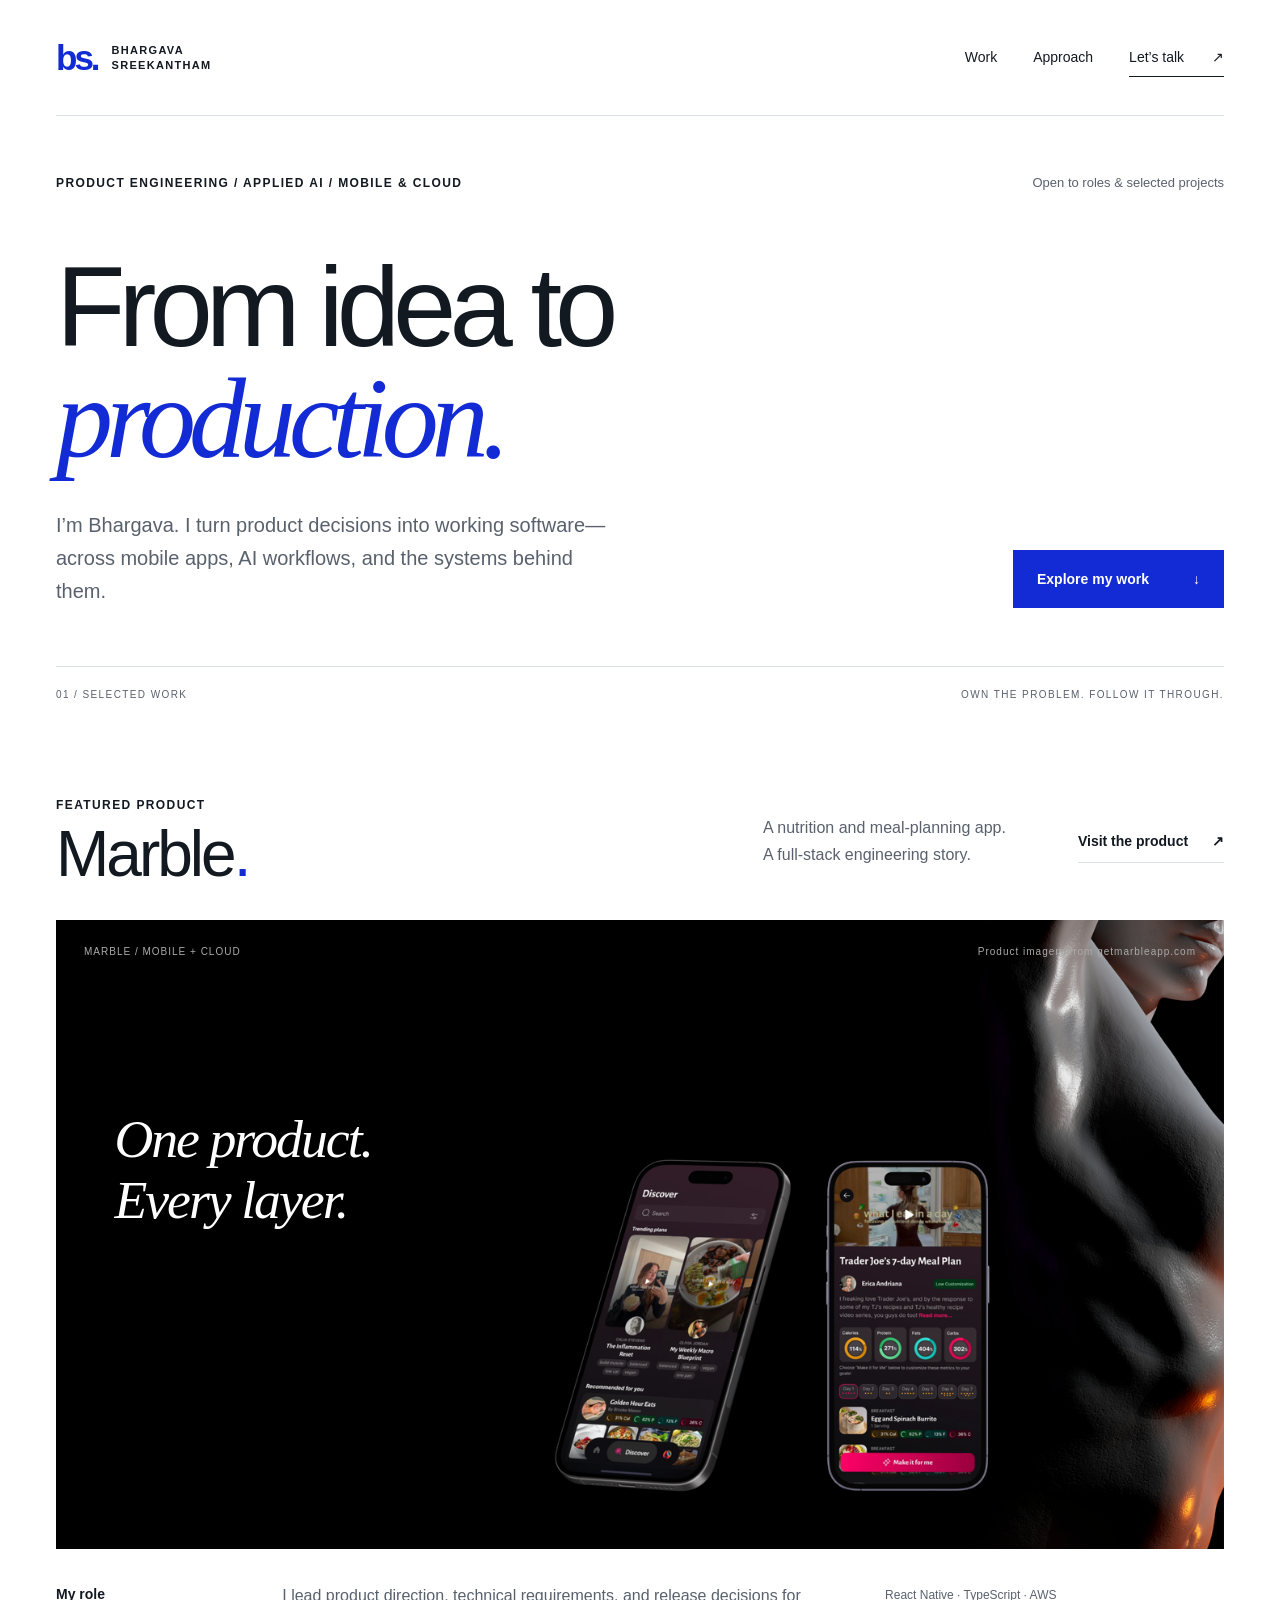
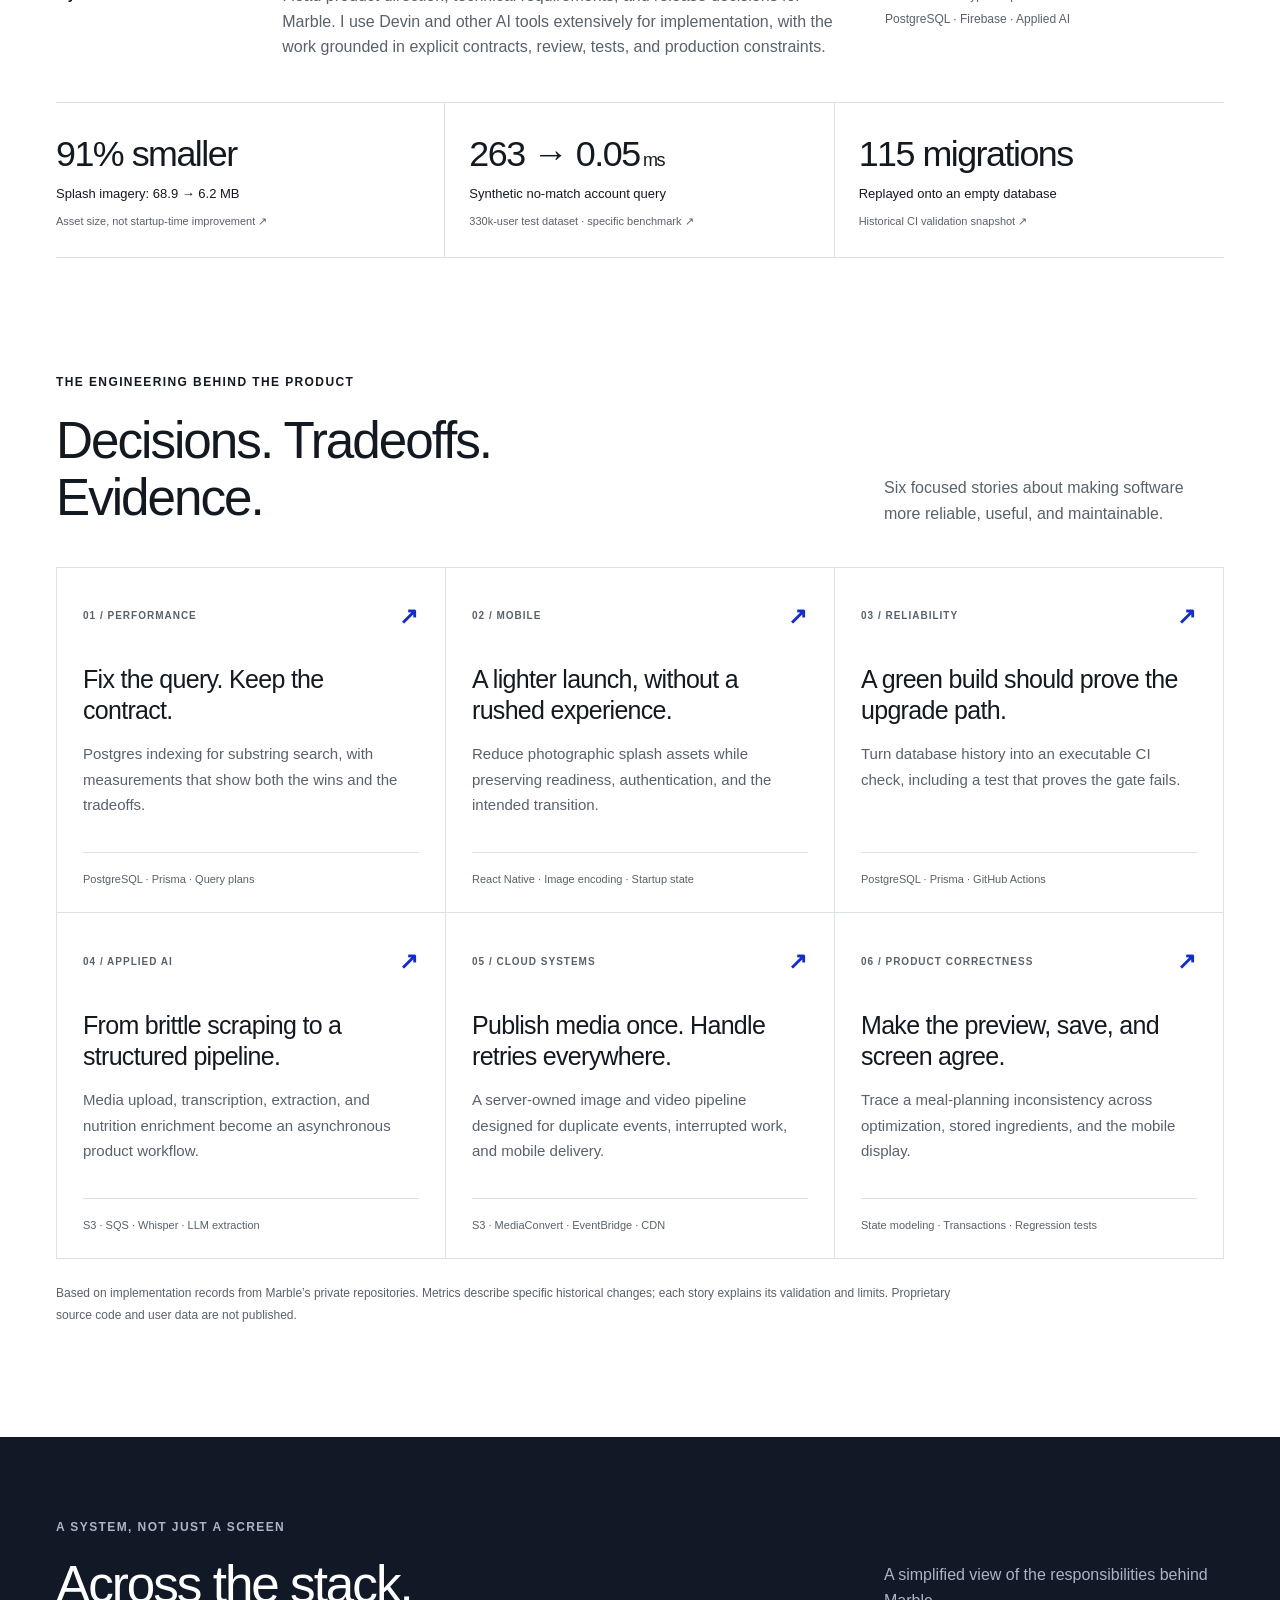
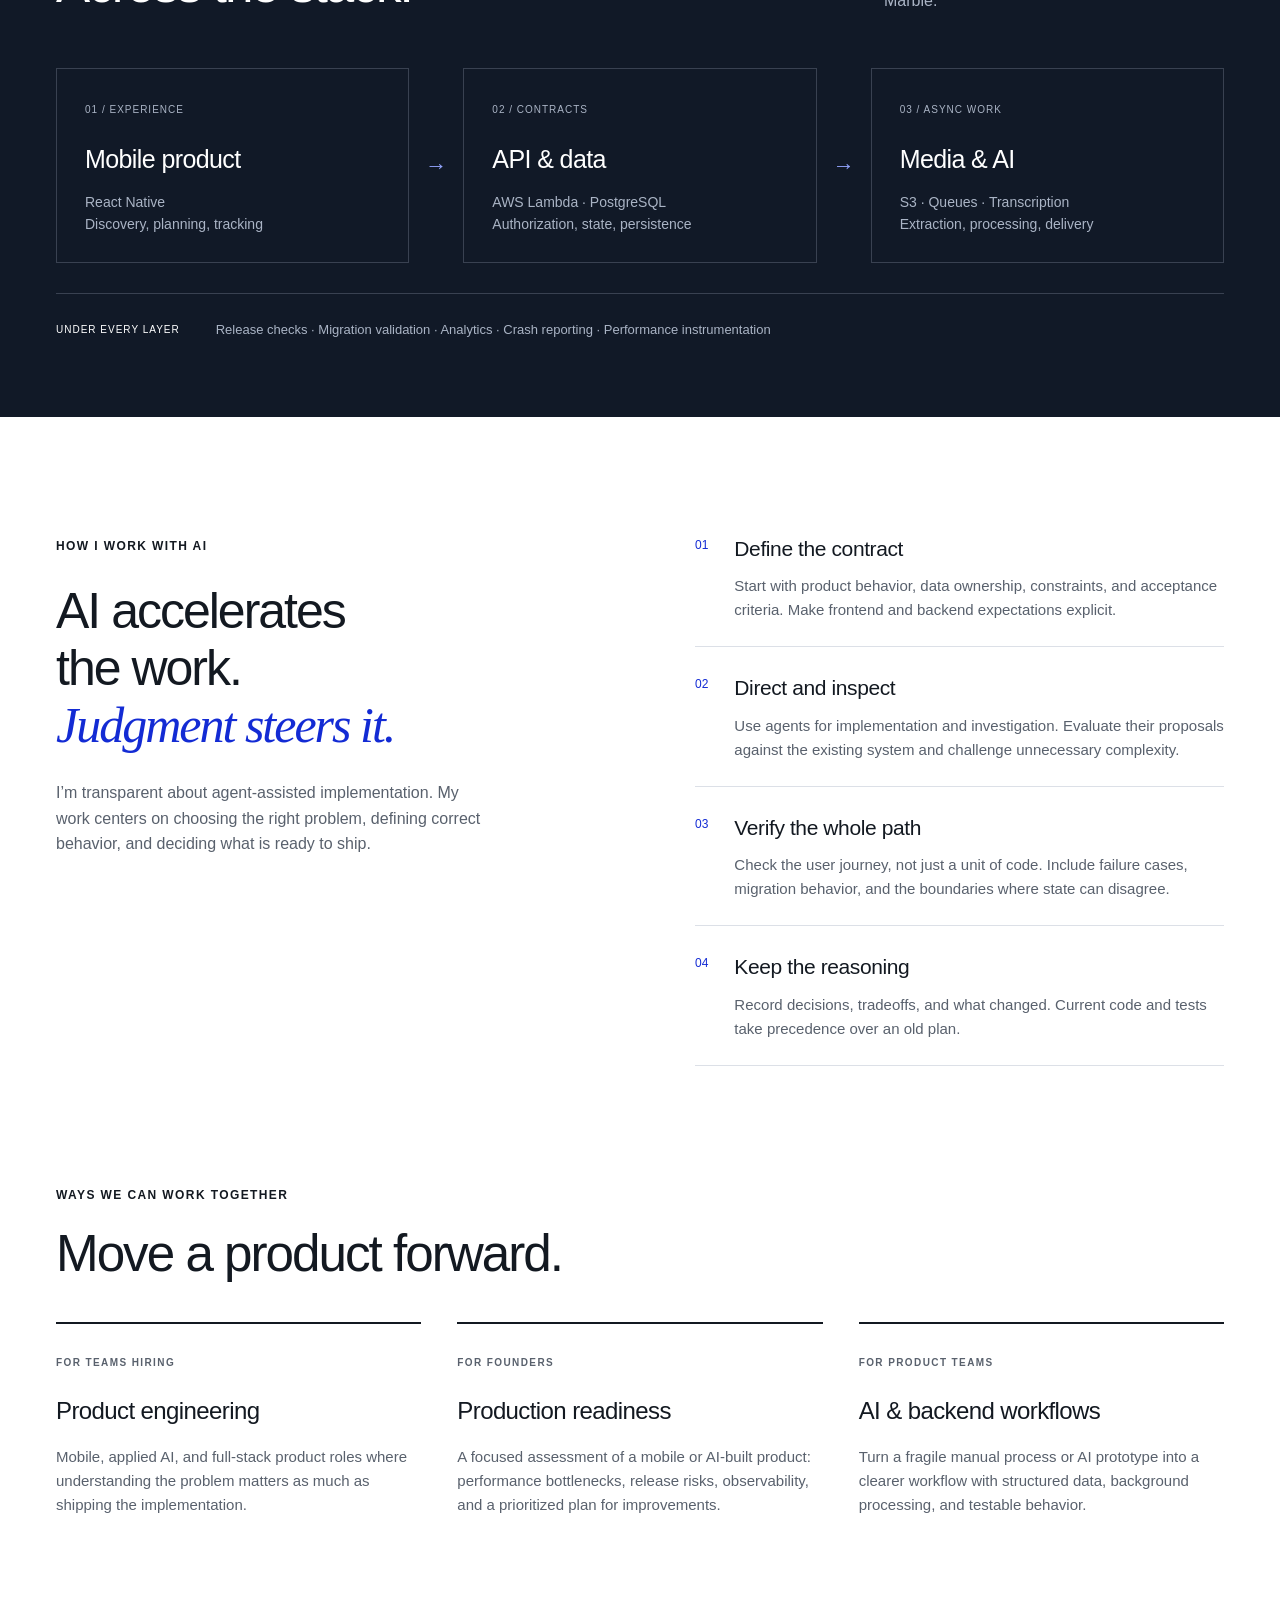
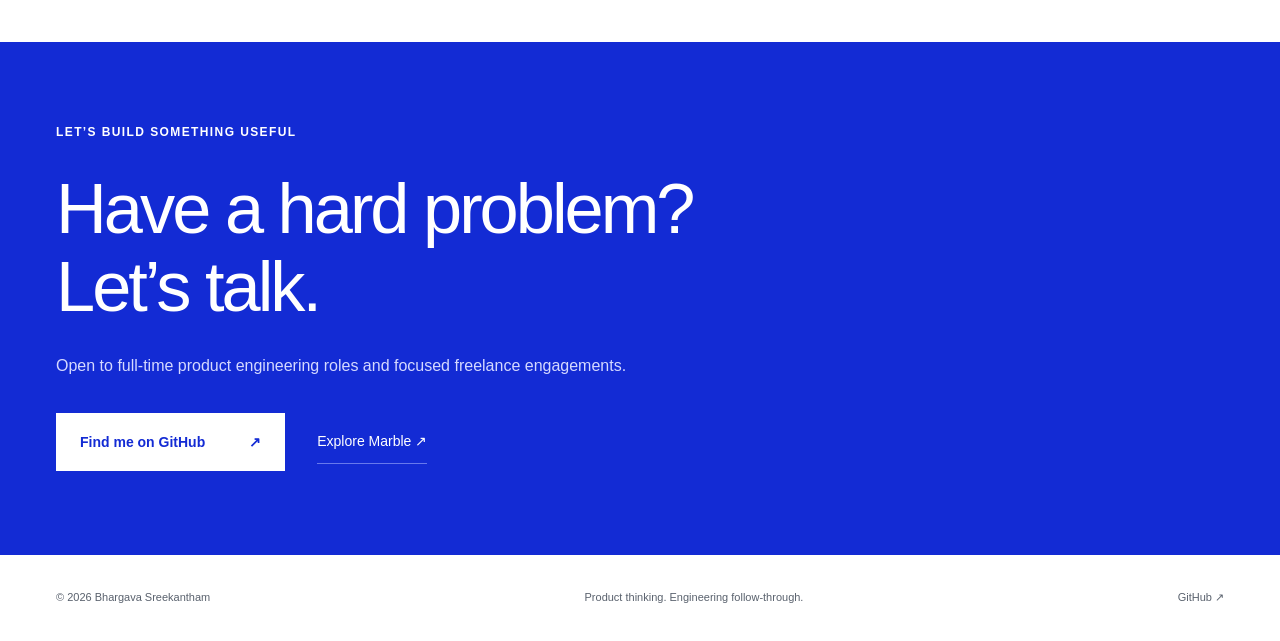
==== index.html @ 2f38c1dc "Build evidence-backed product engineering portfolio" ====
<!doctype html><html lang="en"><head><meta charset="utf-8"><meta name="viewport" content="width=device-width, initial-scale=1"><meta name="theme-color" content="#132bd4"><title>Bhargava Sreekantham — Product Engineer</title><meta name="description" content="Product engineering across mobile, applied AI, and cloud systems. Explore Marble engineering case studies and work with Bhargava Sreekantham."><meta property="og:title" content="Bhargava Sreekantham — Product Engineer"><meta property="og:description" content="Product engineering across mobile, applied AI, and cloud systems. Explore Marble engineering case studies and work with Bhargava Sreekantham."><meta property="og:type" content="website"><link rel="icon" href="/assets/favicon.svg" type="image/svg+xml"><link rel="stylesheet" href="/style.css"></head><body><a class="skip" href="#main">Skip to content</a><header class="site-header wrap"><a class="identity" href="/" aria-label="Bhargava Sreekantham home"><span class="monogram">bs.</span><span>BHARGAVA<br>SREEKANTHAM</span></a><nav aria-label="Main navigation"><a href="/#work">Work</a><a href="/#approach">Approach</a><a class="nav-contact" href="/#contact">Let’s talk <span aria-hidden="true">↗</span></a></nav></header>
<main id="main">
<section class="hero wrap" aria-labelledby="hero-title">
 <div class="hero-top"><span class="eyebrow">PRODUCT ENGINEERING / APPLIED AI / MOBILE & CLOUD</span><span class="availability">Open to roles & selected projects</span></div>
 <h1 id="hero-title">From idea to<br><em>production.</em></h1>
 <div class="hero-bottom"><p>I’m Bhargava. I turn product decisions into working software—across mobile apps, AI workflows, and the systems behind them.</p><a class="button primary" href="#work">Explore my work <span aria-hidden="true">↓</span></a></div>
 <div class="hero-rule"><span>01 / SELECTED WORK</span><span>OWN THE PROBLEM. FOLLOW IT THROUGH.</span></div>
</section>
<section id="work" class="wrap work" aria-labelledby="marble-title">
 <div class="project-heading"><div><span class="eyebrow">FEATURED PRODUCT</span><h2 id="marble-title">Marble<span class="period">.</span></h2></div><p>A nutrition and meal-planning app.<br>A full-stack engineering story.</p><a class="text-link" href="https://getmarbleapp.com/">Visit the product <span aria-hidden="true">↗</span></a></div>
 <figure class="marble-visual"><img src="/assets/marble-product.png" width="1445" height="778" alt="Marble’s public product imagery showing recipe discovery and a personalized meal plan on two iPhone screens"><figcaption><span>MARBLE / MOBILE + CLOUD</span><span>Product imagery from getmarbleapp.com</span></figcaption><div class="visual-title" aria-hidden="true">One product.<br>Every layer.</div></figure>
 <div class="project-context"><h3>My role</h3><p>I lead product direction, technical requirements, and release decisions for Marble. I use Devin and other AI tools extensively for implementation, with the work grounded in explicit contracts, review, tests, and production constraints.</p><div class="stack">React Native · TypeScript · AWS<br>PostgreSQL · Firebase · Applied AI</div></div>
 <div class="metrics"><a href="/case-studies/mobile-startup/"><span class="metric">91% smaller</span><span>Splash imagery: 68.9 → 6.2 MB</span><small>Asset size, not startup-time improvement ↗</small></a><a href="/case-studies/search-performance/"><span class="metric">263 → 0.05<span class="unit"> ms</span></span><span>Synthetic no-match account query</span><small>330k-user test dataset · specific benchmark ↗</small></a><a href="/case-studies/migration-safety/"><span class="metric">115 migrations</span><span>Replayed onto an empty database</span><small>Historical CI validation snapshot ↗</small></a></div>
</section>
<section class="studies wrap" aria-labelledby="stories-title"><div class="section-heading"><div><span class="eyebrow">THE ENGINEERING BEHIND THE PRODUCT</span><h2 id="stories-title">Decisions. Tradeoffs.<br>Evidence.</h2></div><p>Six focused stories about making software more reliable, useful, and maintainable.</p></div><div class="case-grid"><a class="case-card" href="/case-studies/search-performance/"><div class="card-top"><span>01 / PERFORMANCE</span><span class="card-arrow" aria-hidden="true">↗</span></div><h3>Fix the query. Keep the contract.</h3><p>Postgres indexing for substring search, with measurements that show both the wins and the tradeoffs.</p><div class="card-bottom">PostgreSQL · Prisma · Query plans</div></a><a class="case-card" href="/case-studies/mobile-startup/"><div class="card-top"><span>02 / MOBILE</span><span class="card-arrow" aria-hidden="true">↗</span></div><h3>A lighter launch, without a rushed experience.</h3><p>Reduce photographic splash assets while preserving readiness, authentication, and the intended transition.</p><div class="card-bottom">React Native · Image encoding · Startup state</div></a><a class="case-card" href="/case-studies/migration-safety/"><div class="card-top"><span>03 / RELIABILITY</span><span class="card-arrow" aria-hidden="true">↗</span></div><h3>A green build should prove the upgrade path.</h3><p>Turn database history into an executable CI check, including a test that proves the gate fails.</p><div class="card-bottom">PostgreSQL · Prisma · GitHub Actions</div></a><a class="case-card" href="/case-studies/recipe-import/"><div class="card-top"><span>04 / APPLIED AI</span><span class="card-arrow" aria-hidden="true">↗</span></div><h3>From brittle scraping to a structured pipeline.</h3><p>Media upload, transcription, extraction, and nutrition enrichment become an asynchronous product workflow.</p><div class="card-bottom">S3 · SQS · Whisper · LLM extraction</div></a><a class="case-card" href="/case-studies/media-pipeline/"><div class="card-top"><span>05 / CLOUD SYSTEMS</span><span class="card-arrow" aria-hidden="true">↗</span></div><h3>Publish media once. Handle retries everywhere.</h3><p>A server-owned image and video pipeline designed for duplicate events, interrupted work, and mobile delivery.</p><div class="card-bottom">S3 · MediaConvert · EventBridge · CDN</div></a><a class="case-card" href="/case-studies/planning-consistency/"><div class="card-top"><span>06 / PRODUCT CORRECTNESS</span><span class="card-arrow" aria-hidden="true">↗</span></div><h3>Make the preview, save, and screen agree.</h3><p>Trace a meal-planning inconsistency across optimization, stored ingredients, and the mobile display.</p><div class="card-bottom">State modeling · Transactions · Regression tests</div></a></div><p class="evidence-note">Based on implementation records from Marble’s private repositories. Metrics describe specific historical changes; each story explains its validation and limits. Proprietary source code and user data are not published.</p></section>
<section class="system-section" aria-labelledby="system-title"><div class="wrap"><div class="section-heading"><div><span class="eyebrow">A SYSTEM, NOT JUST A SCREEN</span><h2 id="system-title">Across the stack.</h2></div><p>A simplified view of the responsibilities behind Marble.</p></div><div class="architecture"><div class="arch-node"><span>01 / EXPERIENCE</span><h3>Mobile product</h3><p>React Native<br>Discovery, planning, tracking</p></div><div class="arch-connector" aria-hidden="true">→</div><div class="arch-node"><span>02 / CONTRACTS</span><h3>API & data</h3><p>AWS Lambda · PostgreSQL<br>Authorization, state, persistence</p></div><div class="arch-connector" aria-hidden="true">→</div><div class="arch-node"><span>03 / ASYNC WORK</span><h3>Media & AI</h3><p>S3 · Queues · Transcription<br>Extraction, processing, delivery</p></div></div><div class="system-foundation"><span>UNDER EVERY LAYER</span><p>Release checks · Migration validation · Analytics · Crash reporting · Performance instrumentation</p></div></div></section>
<section id="approach" class="approach wrap" aria-labelledby="approach-title"><div><span class="eyebrow">HOW I WORK WITH AI</span><h2 id="approach-title">AI accelerates<br>the work.<br><em>Judgment steers it.</em></h2><p class="approach-intro">I’m transparent about agent-assisted implementation. My work centers on choosing the right problem, defining correct behavior, and deciding what is ready to ship.</p></div><ol class="workflow"><li><span>01</span><div><h3>Define the contract</h3><p>Start with product behavior, data ownership, constraints, and acceptance criteria. Make frontend and backend expectations explicit.</p></div></li><li><span>02</span><div><h3>Direct and inspect</h3><p>Use agents for implementation and investigation. Evaluate their proposals against the existing system and challenge unnecessary complexity.</p></div></li><li><span>03</span><div><h3>Verify the whole path</h3><p>Check the user journey, not just a unit of code. Include failure cases, migration behavior, and the boundaries where state can disagree.</p></div></li><li><span>04</span><div><h3>Keep the reasoning</h3><p>Record decisions, tradeoffs, and what changed. Current code and tests take precedence over an old plan.</p></div></li></ol></section>
<section class="services wrap" aria-labelledby="services-title"><div class="section-heading"><div><span class="eyebrow">WAYS WE CAN WORK TOGETHER</span><h2 id="services-title">Move a product forward.</h2></div></div><div class="service-grid"><article><span class="eyebrow">FOR TEAMS HIRING</span><h3>Product engineering</h3><p>Mobile, applied AI, and full-stack product roles where understanding the problem matters as much as shipping the implementation.</p></article><article><span class="eyebrow">FOR FOUNDERS</span><h3>Production readiness</h3><p>A focused assessment of a mobile or AI-built product: performance bottlenecks, release risks, observability, and a prioritized plan for improvements.</p></article><article><span class="eyebrow">FOR PRODUCT TEAMS</span><h3>AI & backend workflows</h3><p>Turn a fragile manual process or AI prototype into a clearer workflow with structured data, background processing, and testable behavior.</p></article></div></section>
<section id="contact" class="contact" aria-labelledby="contact-title"><div class="wrap contact-inner"><span class="eyebrow">LET’S BUILD SOMETHING USEFUL</span><h2 id="contact-title">Have a hard problem?<br>Let’s talk.</h2><p>Open to full-time product engineering roles and focused freelance engagements.</p><div class="contact-links"><a class="button light" href="https://github.com/bhargi1818">Find me on GitHub <span aria-hidden="true">↗</span></a><a class="contact-secondary" href="https://getmarbleapp.com/">Explore Marble ↗</a></div></div></section>
</main><footer class="wrap footer"><span>© 2026 Bhargava Sreekantham</span><span>Product thinking. Engineering follow-through.</span><a href="https://github.com/bhargi1818">GitHub ↗</a></footer></body></html>
---- style.css ----
@charset "UTF-8";
:root{--ink:#131921;--muted:#59616d;--blue:#132bd4;--line:#dce0e7;--paper:#fff;--soft:#f3f5f9;--serif:Georgia,'Times New Roman',serif;--sans:Arial,Helvetica,sans-serif}*{box-sizing:border-box}html{scroll-behavior:smooth;scroll-padding-top:30px}body{margin:0;background:var(--paper);color:var(--ink);font-family:var(--sans);font-size:16px;line-height:1.6;-webkit-font-smoothing:antialiased}a{color:inherit;text-decoration:none}a:focus-visible{outline:3px solid #ed8e32;outline-offset:6px}a:hover{color:var(--blue)}img{max-width:100%;height:auto;display:block}.wrap{width:min(1280px,calc(100% - 112px));margin-inline:auto}.skip{position:absolute;left:16px;top:-100px;z-index:5;background:var(--ink);color:#fff;padding:12px}.skip:focus{top:16px}.site-header{height:116px;display:flex;align-items:center;justify-content:space-between;border-bottom:1px solid var(--line)}.identity{display:flex;align-items:center;gap:14px;font-size:11px;font-weight:700;letter-spacing:1.3px;line-height:1.35}.monogram{font-size:35px;letter-spacing:-3px;color:var(--blue);line-height:1}.site-header nav{display:flex;align-items:center;gap:36px;font-size:14px}.nav-contact{border-bottom:1px solid var(--ink);padding:8px 0}.nav-contact span{margin-left:24px}.eyebrow{font-size:12px;font-weight:700;letter-spacing:1.4px;line-height:1.6}.hero{padding-top:52px}.hero-top{display:flex;align-items:center;justify-content:space-between;gap:20px}.availability{font-size:13px;color:var(--muted);padding:5px 0}.hero h1{font-size:clamp(76px,8.9vw,128px);line-height:.98;font-weight:500;letter-spacing:-7px;margin:52px 0 34px;max-width:1080px}.hero h1 em{font-family:var(--serif);font-weight:400;color:var(--blue);letter-spacing:-7px}.hero-bottom{display:flex;justify-content:space-between;align-items:flex-end;gap:48px;padding-bottom:58px}.hero-bottom p{font-size:20px;line-height:1.65;max-width:570px;margin:0;color:var(--muted)}.button{display:inline-flex;align-items:center;justify-content:space-between;gap:44px;padding:18px 24px;font-size:14px;font-weight:700;min-height:56px;white-space:nowrap;transition:background .2s,color .2s}.primary{background:var(--blue);color:#fff}.primary:hover{background:#0b1e9c;color:#fff}.hero-rule{border-top:1px solid var(--line);padding:20px 0;display:flex;justify-content:space-between;color:var(--muted);font-size:10px;letter-spacing:1.4px}.work{padding-top:68px}.project-heading{display:flex;align-items:center;justify-content:space-between;gap:32px;margin-bottom:28px}h2{font-size:clamp(36px,4vw,54px);line-height:1.12;letter-spacing:-2px;font-weight:500;margin:18px 0}.project-heading h2{font-size:64px;margin:2px 0;letter-spacing:-3px}.period{color:var(--blue)}.project-heading p{color:var(--muted);line-height:1.65;margin-left:auto;margin-right:40px}.text-link{font-size:14px;font-weight:700;border-bottom:1px solid var(--line);padding:10px 0;display:inline-block}.text-link span{margin-left:20px}.marble-visual{margin:0;background:#000;position:relative;overflow:hidden}.marble-visual img{width:100%}.marble-visual figcaption{position:absolute;top:24px;left:28px;right:28px;display:flex;justify-content:space-between;gap:20px;font-size:10px;letter-spacing:1px;color:#aaa}.visual-title{position:absolute;top:30%;left:5%;font-family:var(--serif);font-size:clamp(35px,4.2vw,65px);font-style:italic;color:#fff;line-height:1.13;letter-spacing:-2px}.project-context{display:grid;grid-template-columns:1fr 3fr 1.8fr;gap:38px;padding:34px 0 42px}.project-context h3{font-size:14px;margin:0}.project-context p{font-size:16px;margin:0;color:var(--muted)}.stack{font-size:12px;color:var(--muted);line-height:2}.metrics{display:grid;grid-template-columns:repeat(3,1fr);border-top:1px solid var(--line);border-bottom:1px solid var(--line)}.metrics a{padding:30px 24px 28px;border-right:1px solid var(--line);display:flex;flex-direction:column;gap:8px}.metrics a:first-child{padding-left:0}.metrics a:last-child{border:0}.metric{font-size:clamp(24px,2.8vw,38px);font-weight:500;letter-spacing:-1.5px;line-height:1.2}.metrics a>span:not(.metric){font-size:13px}.unit{font-size:18px}.metrics small{font-size:11px;color:var(--muted);line-height:1.5}.studies{padding-block:110px}.section-heading{display:flex;justify-content:space-between;align-items:flex-end;gap:60px;margin-bottom:40px}.section-heading h2{margin-bottom:0}.section-heading>p{max-width:340px;color:var(--muted);margin:0}.case-grid{display:grid;grid-template-columns:repeat(3,1fr);border-top:1px solid var(--line);border-left:1px solid var(--line)}.case-card{padding:30px 26px 24px;border-right:1px solid var(--line);border-bottom:1px solid var(--line);display:flex;flex-direction:column;transition:background .2s}.case-card:hover{background:var(--soft)}.card-top{display:flex;justify-content:space-between;align-items:center;color:var(--muted);font-size:10px;font-weight:700;letter-spacing:1px}.card-arrow{color:var(--blue);font-size:23px}.case-card h3{font-size:25px;line-height:1.22;letter-spacing:-.7px;font-weight:500;margin:30px 0 16px}.case-card p{font-size:15px;color:var(--muted);line-height:1.7;margin:0 0 34px}.card-bottom{margin-top:auto;font-size:11px;color:var(--muted);padding-top:18px;border-top:1px solid var(--line)}.evidence-note{font-size:12px;line-height:1.8;color:var(--muted);max-width:900px;margin:24px 0 0}.system-section{padding:76px 0;background:#111927;color:#fff}.system-section .section-heading>p{color:#aab4c5}.system-section .eyebrow{color:#aab4c5}.architecture{display:flex;align-items:center;margin-top:55px}.arch-node{border:1px solid #394151;padding:26px 28px;flex:1;align-self:stretch}.arch-node>span{font-size:10px;letter-spacing:1px;color:#aab4c5}.arch-node h3{font-weight:400;font-size:25px;margin:18px 0 12px;letter-spacing:-.6px}.arch-node p{color:#aab4c5;font-size:14px;margin:0}.arch-connector{padding:16px;font-size:22px;color:#91a3fb}.system-foundation{border-top:1px solid #394151;margin-top:30px;padding-top:26px;display:flex;align-items:center;gap:36px}.system-foundation span{font-size:10px;letter-spacing:1px;white-space:nowrap}.system-foundation p{font-size:13px;color:#aab4c5;margin:0}.approach{display:grid;grid-template-columns:1fr 1fr;gap:110px;padding-block:115px}.approach h2{font-size:50px;line-height:1.14;margin:26px 0}.approach h2 em{font-family:var(--serif);font-weight:400;color:var(--blue)}.approach-intro{color:var(--muted);max-width:430px}.workflow{list-style:none;margin:0;padding:0}.workflow li{display:flex;gap:26px;border-bottom:1px solid var(--line);padding:24px 0}.workflow li:first-child{padding-top:0}.workflow li>span{font-size:12px;color:var(--blue);padding-top:4px}.workflow h3{font-weight:500;font-size:21px;letter-spacing:-.4px;margin:0 0 9px}.workflow p{font-size:15px;color:var(--muted);margin:0}.services{padding-block:0 110px}.service-grid{display:grid;grid-template-columns:repeat(3,1fr);gap:36px}.service-grid article{border-top:2px solid var(--ink);padding-top:24px}.service-grid .eyebrow{font-size:10px;color:var(--muted)}.service-grid h3{font-size:24px;font-weight:500;letter-spacing:-.6px;margin:18px 0 12px}.service-grid p{font-size:15px;color:var(--muted)}.contact{background:var(--blue);color:#fff}.contact-inner{padding-block:76px 84px}.contact h2{font-size:clamp(44px,5.5vw,76px);letter-spacing:-3px;margin:26px 0}.contact p{color:#d5d9ff;margin-bottom:34px}.contact-links{display:flex;align-items:center;gap:32px}.light{background:#fff;color:var(--blue)}.light:hover{background:#e8ecff}.contact-secondary{font-size:14px;color:#fff;border-bottom:1px solid #6879ec;padding:10px 0}.contact-secondary:hover{color:#fff;border-color:#fff}.footer{padding-block:34px;display:flex;justify-content:space-between;gap:24px;font-size:11px;color:var(--muted)}.case-hero{padding-top:38px}.back-link{display:inline-block;font-size:13px;margin-bottom:64px;color:var(--muted)}.case-hero h1{font-size:clamp(48px,6.5vw,84px);font-weight:500;line-height:1.06;letter-spacing:-4px;max-width:1000px;margin:28px 0}.case-intro{font-size:22px;line-height:1.6;color:var(--muted);max-width:850px}.case-facts{margin:52px 0 0;border-block:1px solid var(--line);padding-block:28px;display:grid;grid-template-columns:1fr 1fr;gap:48px}.case-facts>div{display:flex;flex-direction:column}.case-facts strong{font-weight:500;font-size:36px;letter-spacing:-1px;margin-top:15px;line-height:1.3}.case-facts p{color:var(--muted);margin:12px 0 0}.case-body{display:grid;grid-template-columns:240px minmax(0,730px);justify-content:space-between;gap:64px;padding-block:68px}.case-body aside{font-size:13px;color:var(--muted)}.case-body aside .eyebrow{color:var(--ink)}.case-body article section{margin-bottom:42px}.case-body article h2{font-size:28px;font-weight:500;letter-spacing:-.7px;margin:0 0 16px}.case-body article p{font-size:18px;line-height:1.8;color:#414a57;margin:0}.case-body blockquote{font-family:var(--serif);font-size:32px;font-style:italic;line-height:1.35;color:var(--blue);margin:50px 0;padding-left:28px;border-left:3px solid var(--blue)}.case-body .source-note{border-top:1px solid var(--line);padding-top:28px}.case-body .source-note h2{font-size:18px}.case-body .source-note p{font-size:13px;margin:0 0 12px;color:var(--muted)}.next-case{padding-block:35px 64px;border-top:1px solid var(--line);display:flex;align-items:flex-start;flex-direction:column;gap:20px}.next-case>a:not(.text-link){font-size:32px;line-height:1.3;letter-spacing:-.7px}.next-case+.footer{border-top:1px solid var(--line)}
@media(min-width:1550px){.hero h1{font-size:132px}}
@media(max-width:1050px){.wrap{width:calc(100% - 64px)}.hero h1{font-size:96px;letter-spacing:-5px}.hero h1 em{letter-spacing:-5px}.hero-bottom p{max-width:520px;font-size:18px}.availability{font-size:11px}.project-heading p{margin-right:0}.case-grid{grid-template-columns:repeat(2,1fr)}.project-context{grid-template-columns:1fr 3fr}.stack{grid-column:2}.approach{gap:60px}.approach h2{font-size:43px}.arch-node{padding:20px}.arch-node h3{font-size:21px}.case-body{grid-template-columns:190px minmax(0,1fr);gap:40px}.metrics small{font-size:11px}.metric{font-size:27px}}
@media(max-width:700px){.wrap{width:calc(100% - 40px)}.site-header{height:90px}.identity{font-size:9px;gap:10px;letter-spacing:1px}.monogram{font-size:29px}.site-header nav{gap:19px;font-size:12px}.nav-contact span{margin-left:8px}.site-header nav>a:nth-child(2){display:none}.hero{padding-top:28px}.hero-top{align-items:flex-start;flex-direction:column;gap:9px}.hero-top .eyebrow{font-size:9px;letter-spacing:.8px}.availability{font-size:12px}.hero h1{font-size:clamp(59px,12vw,82px);letter-spacing:-3.5px;margin:35px 0 28px}.hero h1 em{letter-spacing:-3.5px}.hero-bottom{align-items:flex-start;flex-direction:column;gap:25px;padding-bottom:38px}.hero-bottom p{font-size:17px}.button{padding:16px 20px;font-size:13px;min-height:53px}.hero-rule{font-size:9px;letter-spacing:.7px}.hero-rule span:last-child{display:none}.work{padding-top:40px}.project-heading{align-items:flex-start;flex-wrap:wrap;gap:18px}.project-heading h2{font-size:50px}.project-heading p{font-size:13px;max-width:165px;margin:24px 0 0 auto}.project-heading>a{margin-top:0}.marble-visual{min-height:345px}.marble-visual img{height:345px;width:100%;object-fit:cover;object-position:69% center}.marble-visual figcaption{top:15px;left:15px;right:15px;font-size:8px;letter-spacing:.6px}.marble-visual figcaption span:last-child{display:none}.visual-title{font-size:28px;left:5%;top:18%;letter-spacing:-1px}.project-context{grid-template-columns:1fr;gap:14px;padding:28px 0}.project-context p{font-size:15px}.stack{grid-column:auto}.metrics{grid-template-columns:1fr}.metrics a,.metrics a:first-child{padding:23px 0;border-right:0;border-bottom:1px solid var(--line)}.metrics a:last-child{border-bottom:0}.metric{font-size:35px}.metrics small{font-size:12px}.studies{padding-block:65px}.section-heading{flex-direction:column;align-items:flex-start;gap:22px;margin-bottom:30px}.section-heading h2{font-size:37px;letter-spacing:-1.4px}.section-heading p{font-size:15px}.case-grid{grid-template-columns:1fr}.case-card{padding:25px}.case-card h3{font-size:26px;margin-top:22px}.case-card p{font-size:16px;margin-bottom:26px}.card-top{font-size:11px}.card-bottom{font-size:12px}.evidence-note{font-size:12px}.system-section{padding-block:55px}.architecture{flex-direction:column;margin-top:30px}.arch-node{width:100%;padding:24px}.arch-node h3{font-size:26px}.arch-connector{transform:rotate(90deg);padding:8px}.system-foundation{flex-direction:column;align-items:flex-start;gap:12px}.approach{grid-template-columns:1fr;gap:35px;padding-block:65px}.approach h2{font-size:42px}.workflow li{padding:25px 0}.workflow p{font-size:16px}.services{padding-bottom:65px}.service-grid{grid-template-columns:1fr;gap:23px}.service-grid p{font-size:16px}.service-grid .eyebrow{font-size:11px}.contact-inner{padding-block:55px 60px}.contact h2{font-size:43px;letter-spacing:-1.9px}.contact .eyebrow{font-size:10px}.contact-links{align-items:flex-start;flex-direction:column;gap:14px}.footer{flex-wrap:wrap;font-size:11px;padding-block:26px}.footer>span:nth-child(2){display:none}.case-hero{padding-top:26px}.back-link{margin-bottom:40px}.case-hero h1{font-size:45px;letter-spacing:-2px}.case-intro{font-size:19px}.case-facts{grid-template-columns:1fr;gap:28px;margin-top:35px}.case-facts strong{font-size:32px}.case-body{display:flex;flex-direction:column;gap:36px;padding-block:38px}.case-body aside{border-bottom:1px solid var(--line);padding-bottom:20px;font-size:13px}.case-body article p{font-size:17px}.case-body article h2{font-size:26px}.case-body blockquote{font-size:28px}.next-case>a:not(.text-link){font-size:28px}.eyebrow{font-size:11px}}
@media(prefers-reduced-motion:reduce){html{scroll-behavior:auto}*{transition:none!important}}
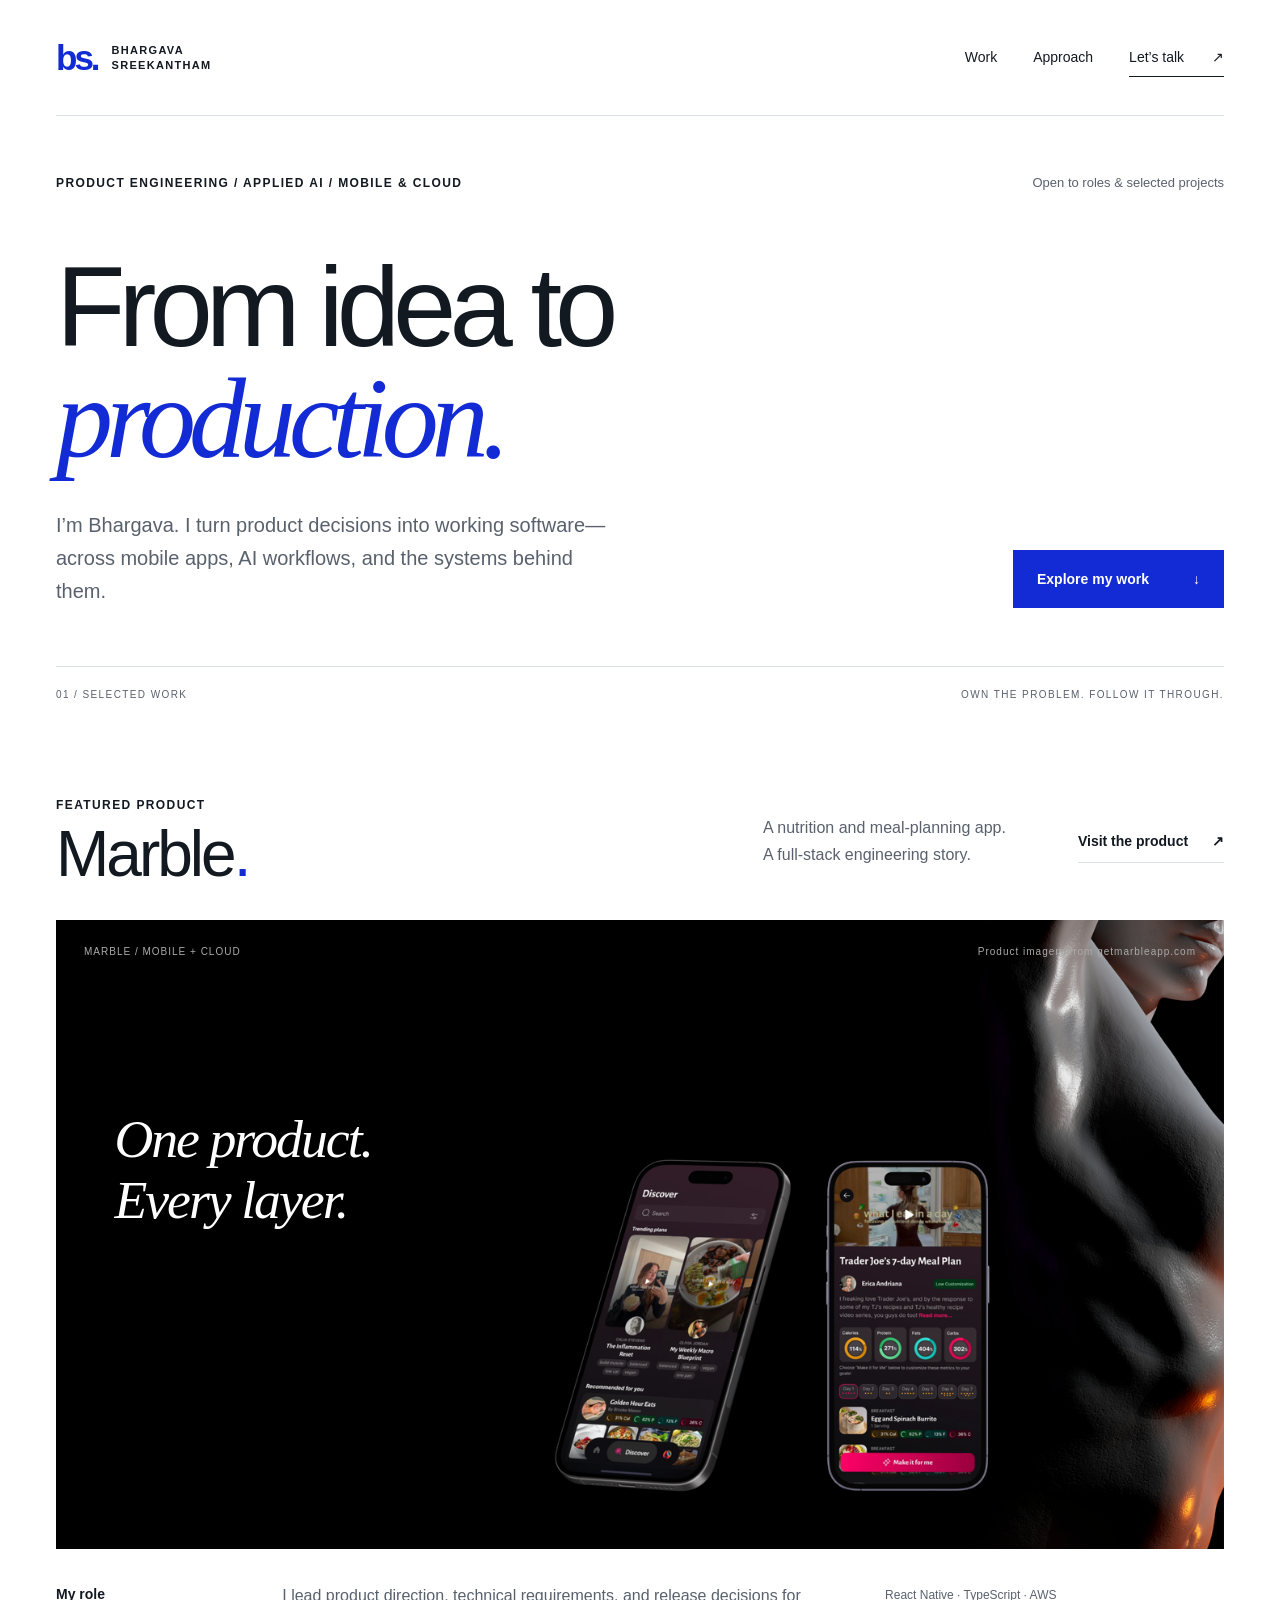
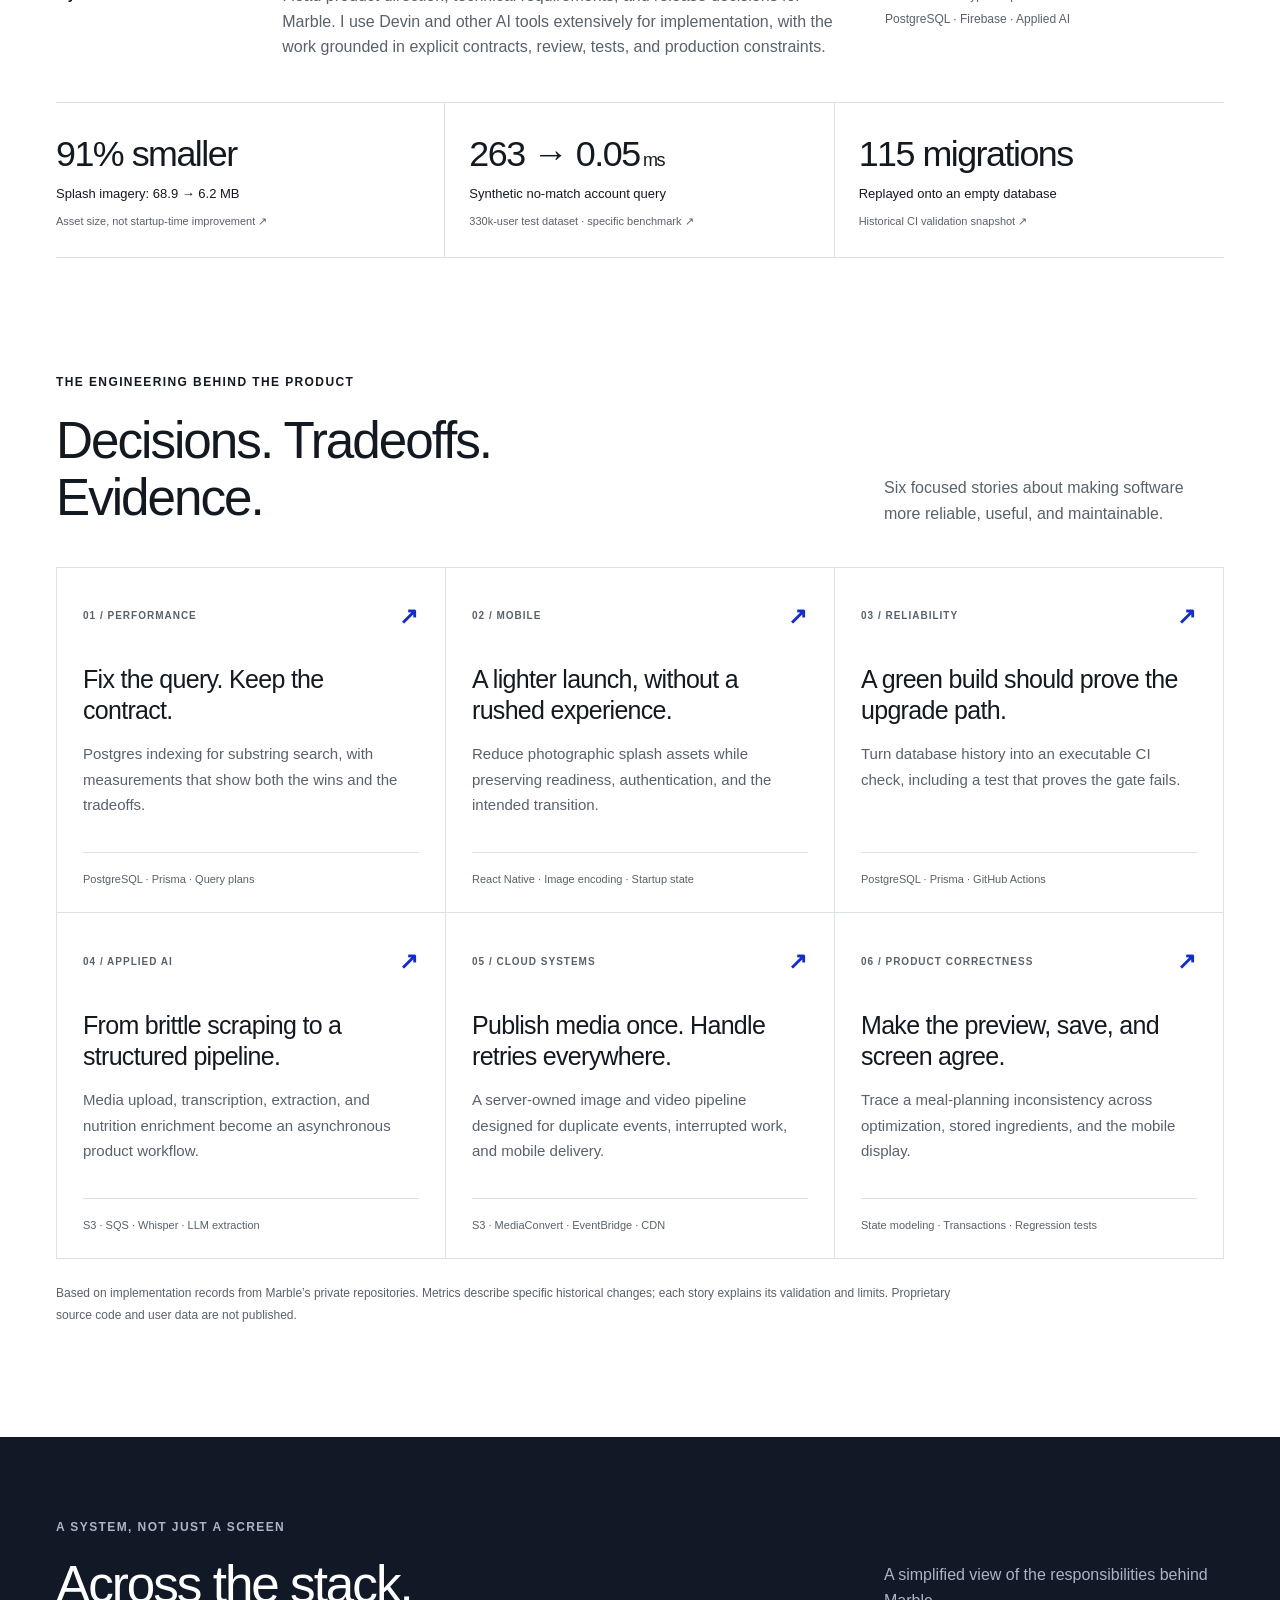
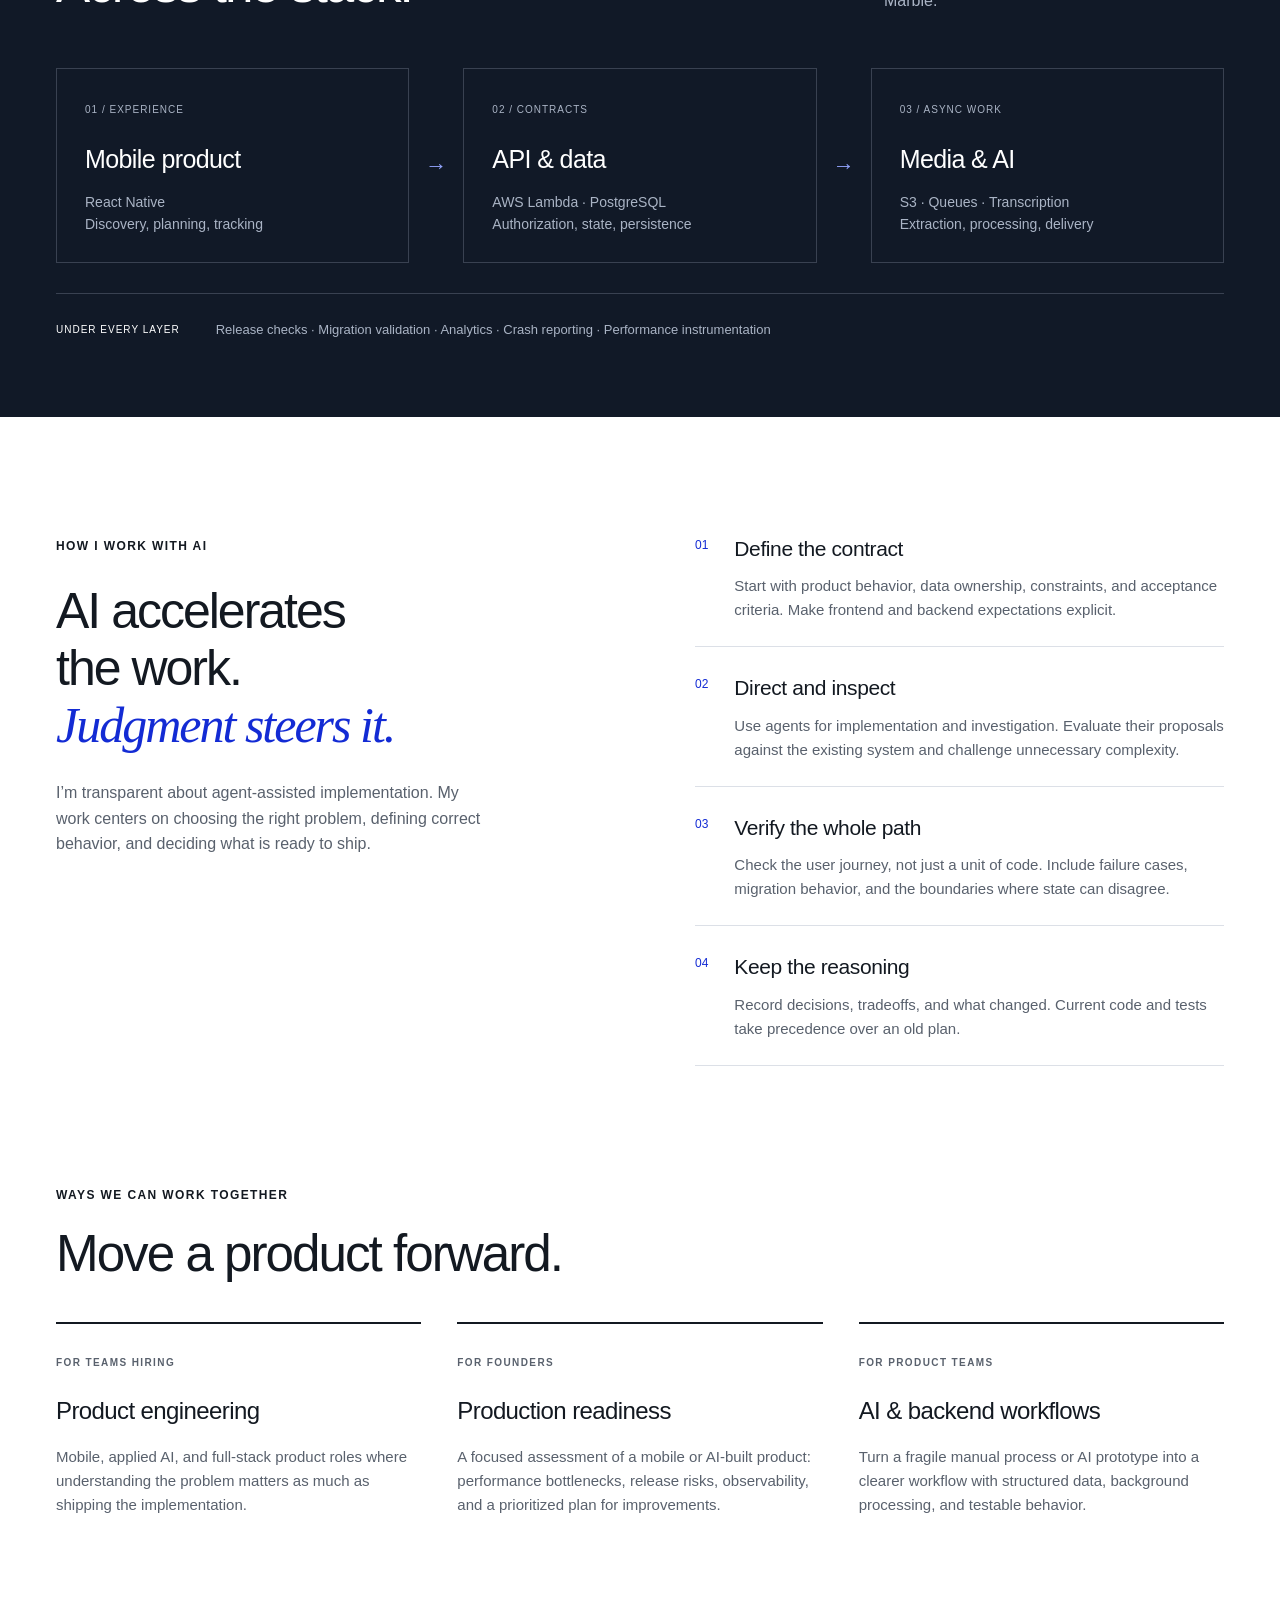
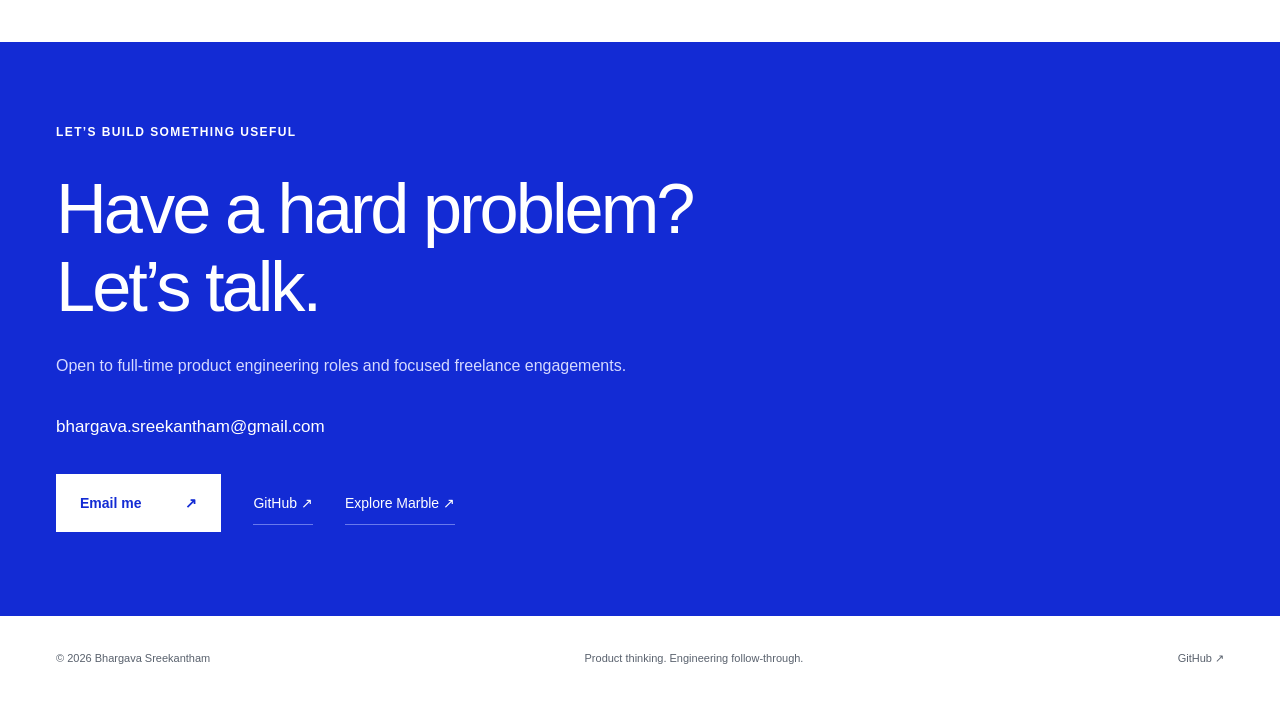
==== commit a184d3aa: "Add public contact and canonical search metadata" ====
--- a/index.html
+++ b/index.html
@@ -1,4 +1,4 @@
-<!doctype html><html lang="en"><head><meta charset="utf-8"><meta name="viewport" content="width=device-width, initial-scale=1"><meta name="theme-color" content="#132bd4"><title>Bhargava Sreekantham — Product Engineer</title><meta name="description" content="Product engineering across mobile, applied AI, and cloud systems. Explore Marble engineering case studies and work with Bhargava Sreekantham."><meta property="og:title" content="Bhargava Sreekantham — Product Engineer"><meta property="og:description" content="Product engineering across mobile, applied AI, and cloud systems. Explore Marble engineering case studies and work with Bhargava Sreekantham."><meta property="og:type" content="website"><link rel="icon" href="/assets/favicon.svg" type="image/svg+xml"><link rel="stylesheet" href="/style.css"></head><body><a class="skip" href="#main">Skip to content</a><header class="site-header wrap"><a class="identity" href="/" aria-label="Bhargava Sreekantham home"><span class="monogram">bs.</span><span>BHARGAVA<br>SREEKANTHAM</span></a><nav aria-label="Main navigation"><a href="/#work">Work</a><a href="/#approach">Approach</a><a class="nav-contact" href="/#contact">Let’s talk <span aria-hidden="true">↗</span></a></nav></header>
+<!doctype html><html lang="en"><head><meta charset="utf-8"><meta name="viewport" content="width=device-width, initial-scale=1"><meta name="theme-color" content="#132bd4"><title>Bhargava Sreekantham — Product Engineer</title><meta name="description" content="Product engineering across mobile, applied AI, and cloud systems. Explore Marble engineering case studies and work with Bhargava Sreekantham."><meta property="og:title" content="Bhargava Sreekantham — Product Engineer"><meta property="og:description" content="Product engineering across mobile, applied AI, and cloud systems. Explore Marble engineering case studies and work with Bhargava Sreekantham."><meta property="og:type" content="website"><link rel="icon" href="/assets/favicon.svg" type="image/svg+xml"><link rel="stylesheet" href="/style.css"><link rel="canonical" href="https://bhargava-portfolio-opal.vercel.app/"><meta property="og:url" content="https://bhargava-portfolio-opal.vercel.app/"></head><body><a class="skip" href="#main">Skip to content</a><header class="site-header wrap"><a class="identity" href="/" aria-label="Bhargava Sreekantham home"><span class="monogram">bs.</span><span>BHARGAVA<br>SREEKANTHAM</span></a><nav aria-label="Main navigation"><a href="/#work">Work</a><a href="/#approach">Approach</a><a class="nav-contact" href="/#contact">Let’s talk <span aria-hidden="true">↗</span></a></nav></header>
 <main id="main">
 <section class="hero wrap" aria-labelledby="hero-title">
  <div class="hero-top"><span class="eyebrow">PRODUCT ENGINEERING / APPLIED AI / MOBILE & CLOUD</span><span class="availability">Open to roles & selected projects</span></div>
@@ -16,5 +16,5 @@
 <section class="system-section" aria-labelledby="system-title"><div class="wrap"><div class="section-heading"><div><span class="eyebrow">A SYSTEM, NOT JUST A SCREEN</span><h2 id="system-title">Across the stack.</h2></div><p>A simplified view of the responsibilities behind Marble.</p></div><div class="architecture"><div class="arch-node"><span>01 / EXPERIENCE</span><h3>Mobile product</h3><p>React Native<br>Discovery, planning, tracking</p></div><div class="arch-connector" aria-hidden="true">→</div><div class="arch-node"><span>02 / CONTRACTS</span><h3>API & data</h3><p>AWS Lambda · PostgreSQL<br>Authorization, state, persistence</p></div><div class="arch-connector" aria-hidden="true">→</div><div class="arch-node"><span>03 / ASYNC WORK</span><h3>Media & AI</h3><p>S3 · Queues · Transcription<br>Extraction, processing, delivery</p></div></div><div class="system-foundation"><span>UNDER EVERY LAYER</span><p>Release checks · Migration validation · Analytics · Crash reporting · Performance instrumentation</p></div></div></section>
 <section id="approach" class="approach wrap" aria-labelledby="approach-title"><div><span class="eyebrow">HOW I WORK WITH AI</span><h2 id="approach-title">AI accelerates<br>the work.<br><em>Judgment steers it.</em></h2><p class="approach-intro">I’m transparent about agent-assisted implementation. My work centers on choosing the right problem, defining correct behavior, and deciding what is ready to ship.</p></div><ol class="workflow"><li><span>01</span><div><h3>Define the contract</h3><p>Start with product behavior, data ownership, constraints, and acceptance criteria. Make frontend and backend expectations explicit.</p></div></li><li><span>02</span><div><h3>Direct and inspect</h3><p>Use agents for implementation and investigation. Evaluate their proposals against the existing system and challenge unnecessary complexity.</p></div></li><li><span>03</span><div><h3>Verify the whole path</h3><p>Check the user journey, not just a unit of code. Include failure cases, migration behavior, and the boundaries where state can disagree.</p></div></li><li><span>04</span><div><h3>Keep the reasoning</h3><p>Record decisions, tradeoffs, and what changed. Current code and tests take precedence over an old plan.</p></div></li></ol></section>
 <section class="services wrap" aria-labelledby="services-title"><div class="section-heading"><div><span class="eyebrow">WAYS WE CAN WORK TOGETHER</span><h2 id="services-title">Move a product forward.</h2></div></div><div class="service-grid"><article><span class="eyebrow">FOR TEAMS HIRING</span><h3>Product engineering</h3><p>Mobile, applied AI, and full-stack product roles where understanding the problem matters as much as shipping the implementation.</p></article><article><span class="eyebrow">FOR FOUNDERS</span><h3>Production readiness</h3><p>A focused assessment of a mobile or AI-built product: performance bottlenecks, release risks, observability, and a prioritized plan for improvements.</p></article><article><span class="eyebrow">FOR PRODUCT TEAMS</span><h3>AI & backend workflows</h3><p>Turn a fragile manual process or AI prototype into a clearer workflow with structured data, background processing, and testable behavior.</p></article></div></section>
-<section id="contact" class="contact" aria-labelledby="contact-title"><div class="wrap contact-inner"><span class="eyebrow">LET’S BUILD SOMETHING USEFUL</span><h2 id="contact-title">Have a hard problem?<br>Let’s talk.</h2><p>Open to full-time product engineering roles and focused freelance engagements.</p><div class="contact-links"><a class="button light" href="https://github.com/bhargi1818">Find me on GitHub <span aria-hidden="true">↗</span></a><a class="contact-secondary" href="https://getmarbleapp.com/">Explore Marble ↗</a></div></div></section>
+<section id="contact" class="contact" aria-labelledby="contact-title"><div class="wrap contact-inner"><span class="eyebrow">LET’S BUILD SOMETHING USEFUL</span><h2 id="contact-title">Have a hard problem?<br>Let’s talk.</h2><p>Open to full-time product engineering roles and focused freelance engagements.</p><p class="contact-email"><a href="mailto:bhargava.sreekantham@gmail.com">bhargava.sreekantham@gmail.com</a></p><div class="contact-links"><a class="button light" href="mailto:bhargava.sreekantham@gmail.com">Email me <span aria-hidden="true">↗</span></a><a class="contact-secondary" href="https://github.com/bhargi1818">GitHub ↗</a><a class="contact-secondary" href="https://getmarbleapp.com/">Explore Marble ↗</a></div></div></section>
 </main><footer class="wrap footer"><span>© 2026 Bhargava Sreekantham</span><span>Product thinking. Engineering follow-through.</span><a href="https://github.com/bhargi1818">GitHub ↗</a></footer></body></html>
--- a/style.css
+++ b/style.css
@@ -4,3 +4,5 @@
 @media(max-width:1050px){.wrap{width:calc(100% - 64px)}.hero h1{font-size:96px;letter-spacing:-5px}.hero h1 em{letter-spacing:-5px}.hero-bottom p{max-width:520px;font-size:18px}.availability{font-size:11px}.project-heading p{margin-right:0}.case-grid{grid-template-columns:repeat(2,1fr)}.project-context{grid-template-columns:1fr 3fr}.stack{grid-column:2}.approach{gap:60px}.approach h2{font-size:43px}.arch-node{padding:20px}.arch-node h3{font-size:21px}.case-body{grid-template-columns:190px minmax(0,1fr);gap:40px}.metrics small{font-size:11px}.metric{font-size:27px}}
 @media(max-width:700px){.wrap{width:calc(100% - 40px)}.site-header{height:90px}.identity{font-size:9px;gap:10px;letter-spacing:1px}.monogram{font-size:29px}.site-header nav{gap:19px;font-size:12px}.nav-contact span{margin-left:8px}.site-header nav>a:nth-child(2){display:none}.hero{padding-top:28px}.hero-top{align-items:flex-start;flex-direction:column;gap:9px}.hero-top .eyebrow{font-size:9px;letter-spacing:.8px}.availability{font-size:12px}.hero h1{font-size:clamp(59px,12vw,82px);letter-spacing:-3.5px;margin:35px 0 28px}.hero h1 em{letter-spacing:-3.5px}.hero-bottom{align-items:flex-start;flex-direction:column;gap:25px;padding-bottom:38px}.hero-bottom p{font-size:17px}.button{padding:16px 20px;font-size:13px;min-height:53px}.hero-rule{font-size:9px;letter-spacing:.7px}.hero-rule span:last-child{display:none}.work{padding-top:40px}.project-heading{align-items:flex-start;flex-wrap:wrap;gap:18px}.project-heading h2{font-size:50px}.project-heading p{font-size:13px;max-width:165px;margin:24px 0 0 auto}.project-heading>a{margin-top:0}.marble-visual{min-height:345px}.marble-visual img{height:345px;width:100%;object-fit:cover;object-position:69% center}.marble-visual figcaption{top:15px;left:15px;right:15px;font-size:8px;letter-spacing:.6px}.marble-visual figcaption span:last-child{display:none}.visual-title{font-size:28px;left:5%;top:18%;letter-spacing:-1px}.project-context{grid-template-columns:1fr;gap:14px;padding:28px 0}.project-context p{font-size:15px}.stack{grid-column:auto}.metrics{grid-template-columns:1fr}.metrics a,.metrics a:first-child{padding:23px 0;border-right:0;border-bottom:1px solid var(--line)}.metrics a:last-child{border-bottom:0}.metric{font-size:35px}.metrics small{font-size:12px}.studies{padding-block:65px}.section-heading{flex-direction:column;align-items:flex-start;gap:22px;margin-bottom:30px}.section-heading h2{font-size:37px;letter-spacing:-1.4px}.section-heading p{font-size:15px}.case-grid{grid-template-columns:1fr}.case-card{padding:25px}.case-card h3{font-size:26px;margin-top:22px}.case-card p{font-size:16px;margin-bottom:26px}.card-top{font-size:11px}.card-bottom{font-size:12px}.evidence-note{font-size:12px}.system-section{padding-block:55px}.architecture{flex-direction:column;margin-top:30px}.arch-node{width:100%;padding:24px}.arch-node h3{font-size:26px}.arch-connector{transform:rotate(90deg);padding:8px}.system-foundation{flex-direction:column;align-items:flex-start;gap:12px}.approach{grid-template-columns:1fr;gap:35px;padding-block:65px}.approach h2{font-size:42px}.workflow li{padding:25px 0}.workflow p{font-size:16px}.services{padding-bottom:65px}.service-grid{grid-template-columns:1fr;gap:23px}.service-grid p{font-size:16px}.service-grid .eyebrow{font-size:11px}.contact-inner{padding-block:55px 60px}.contact h2{font-size:43px;letter-spacing:-1.9px}.contact .eyebrow{font-size:10px}.contact-links{align-items:flex-start;flex-direction:column;gap:14px}.footer{flex-wrap:wrap;font-size:11px;padding-block:26px}.footer>span:nth-child(2){display:none}.case-hero{padding-top:26px}.back-link{margin-bottom:40px}.case-hero h1{font-size:45px;letter-spacing:-2px}.case-intro{font-size:19px}.case-facts{grid-template-columns:1fr;gap:28px;margin-top:35px}.case-facts strong{font-size:32px}.case-body{display:flex;flex-direction:column;gap:36px;padding-block:38px}.case-body aside{border-bottom:1px solid var(--line);padding-bottom:20px;font-size:13px}.case-body article p{font-size:17px}.case-body article h2{font-size:26px}.case-body blockquote{font-size:28px}.next-case>a:not(.text-link){font-size:28px}.eyebrow{font-size:11px}}
 @media(prefers-reduced-motion:reduce){html{scroll-behavior:auto}*{transition:none!important}}
+
+.contact-email a{color:#fff;font-size:17px;overflow-wrap:anywhere}.contact-email a:hover{text-decoration:underline}
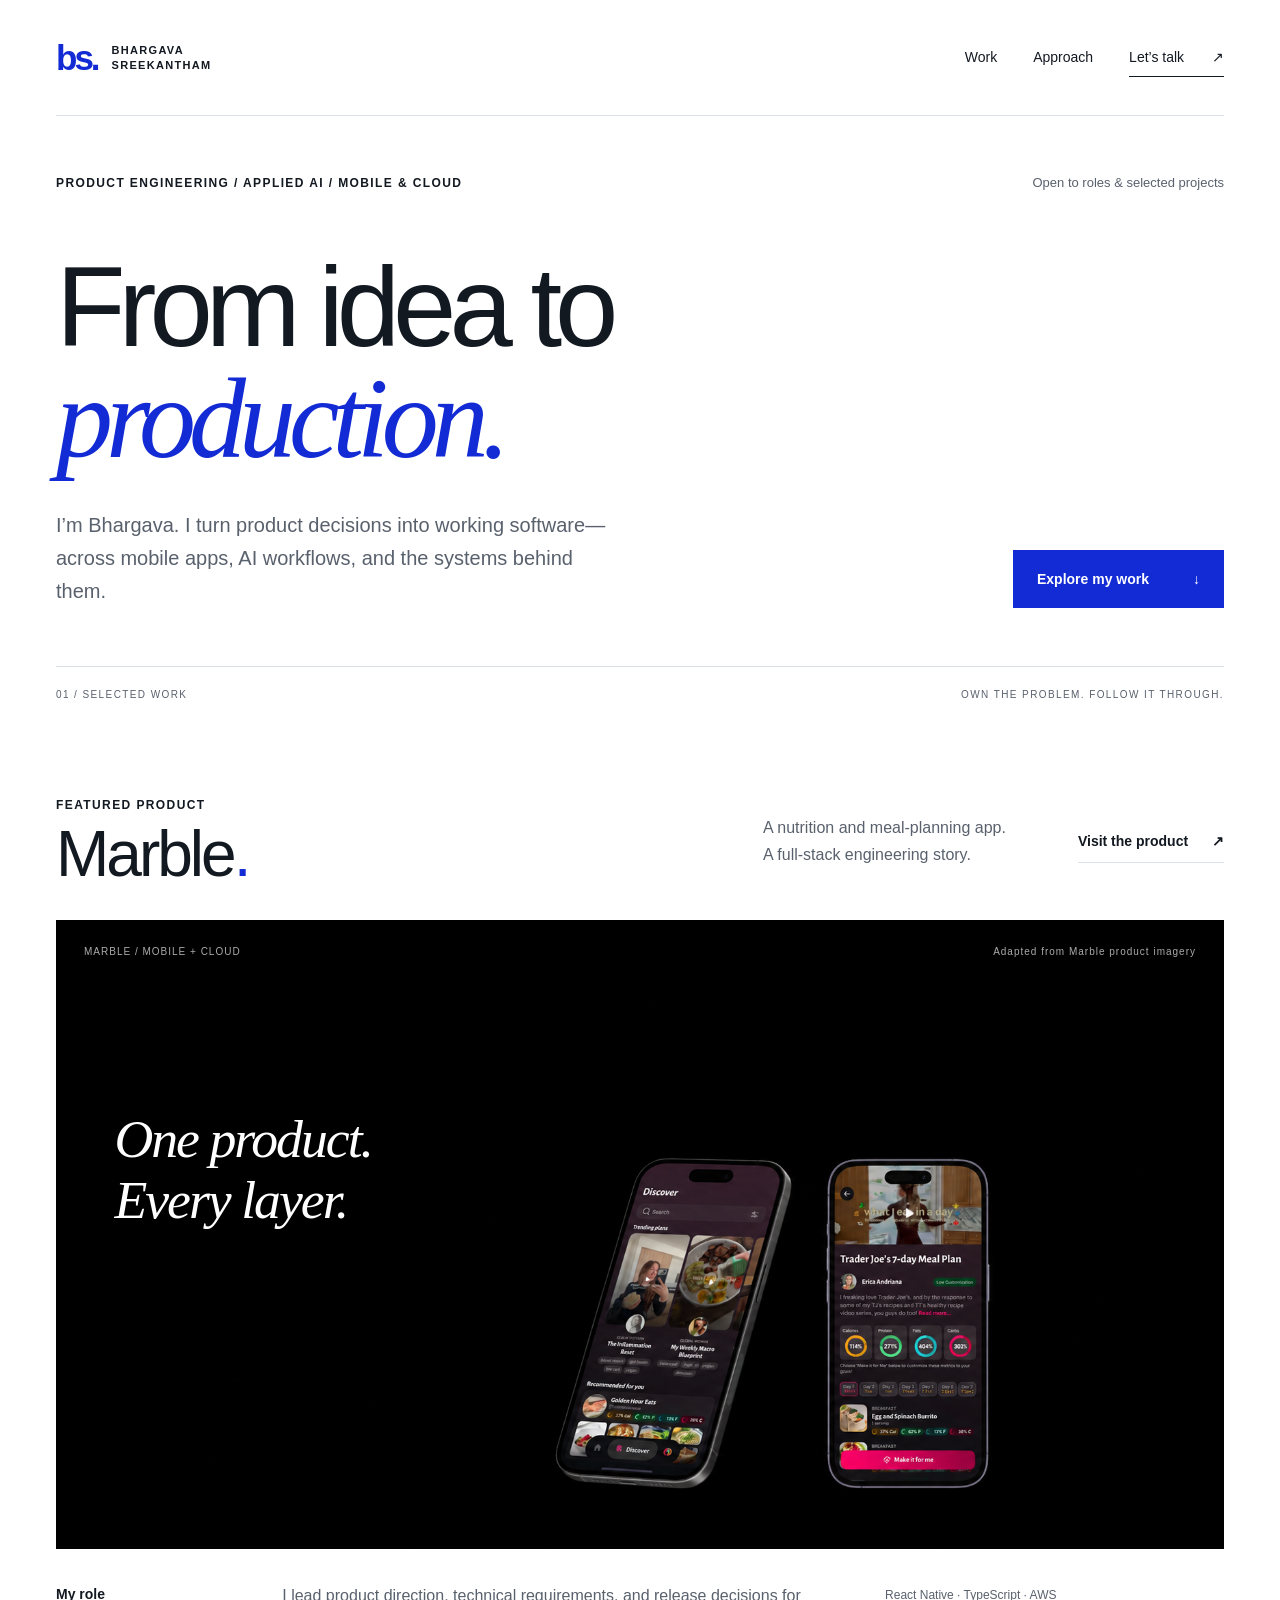
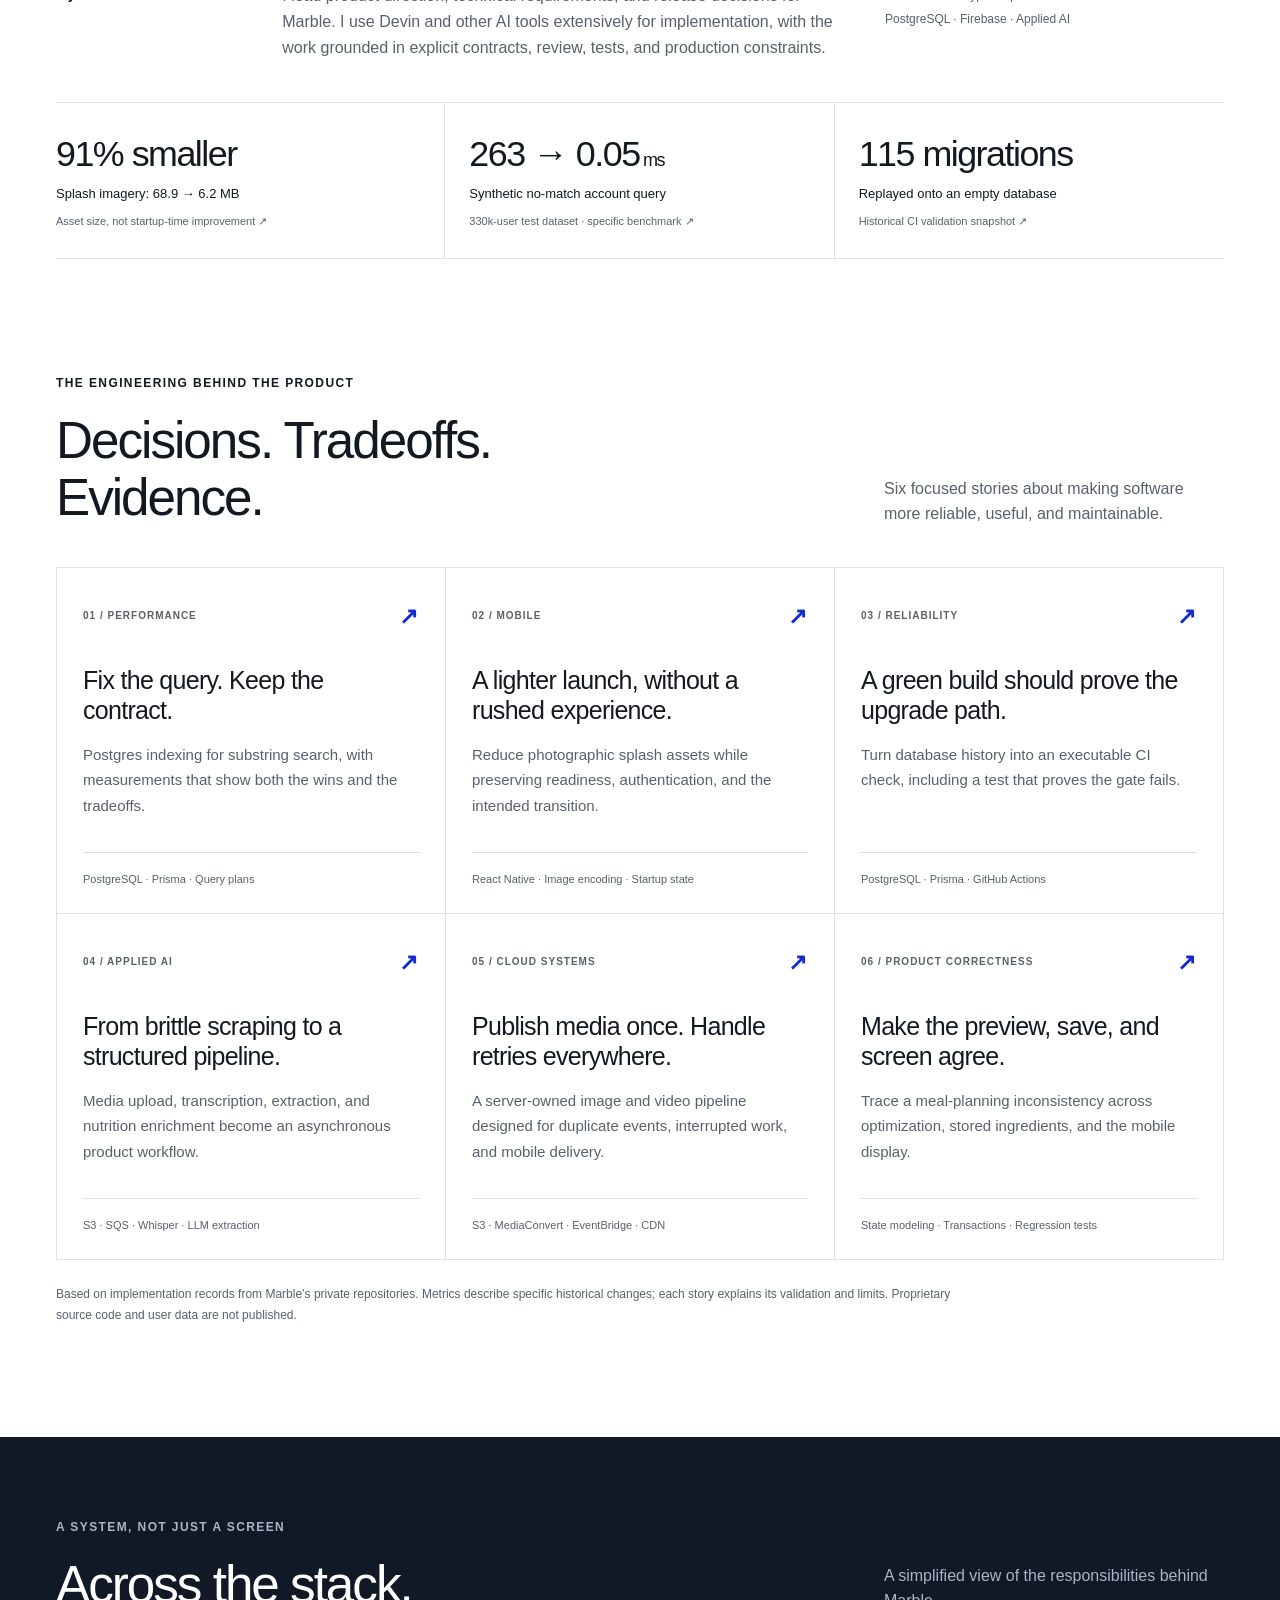
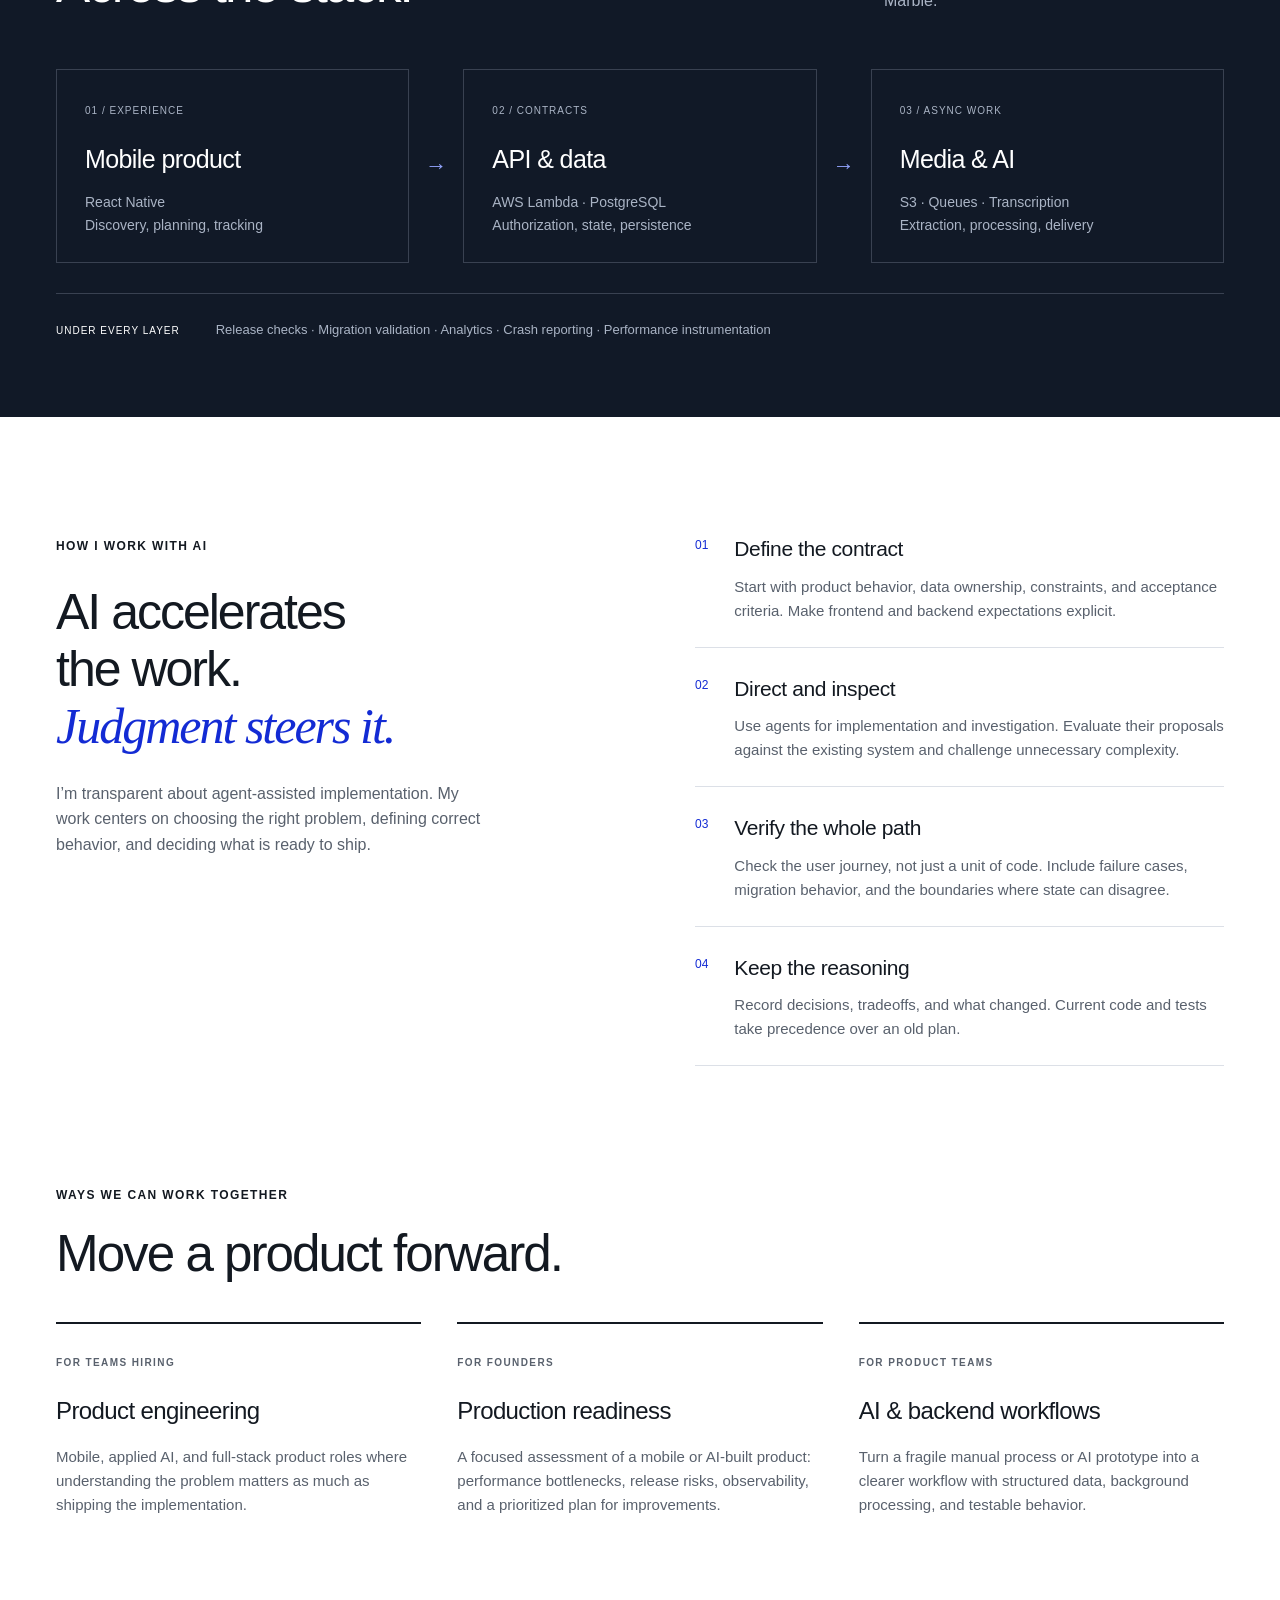
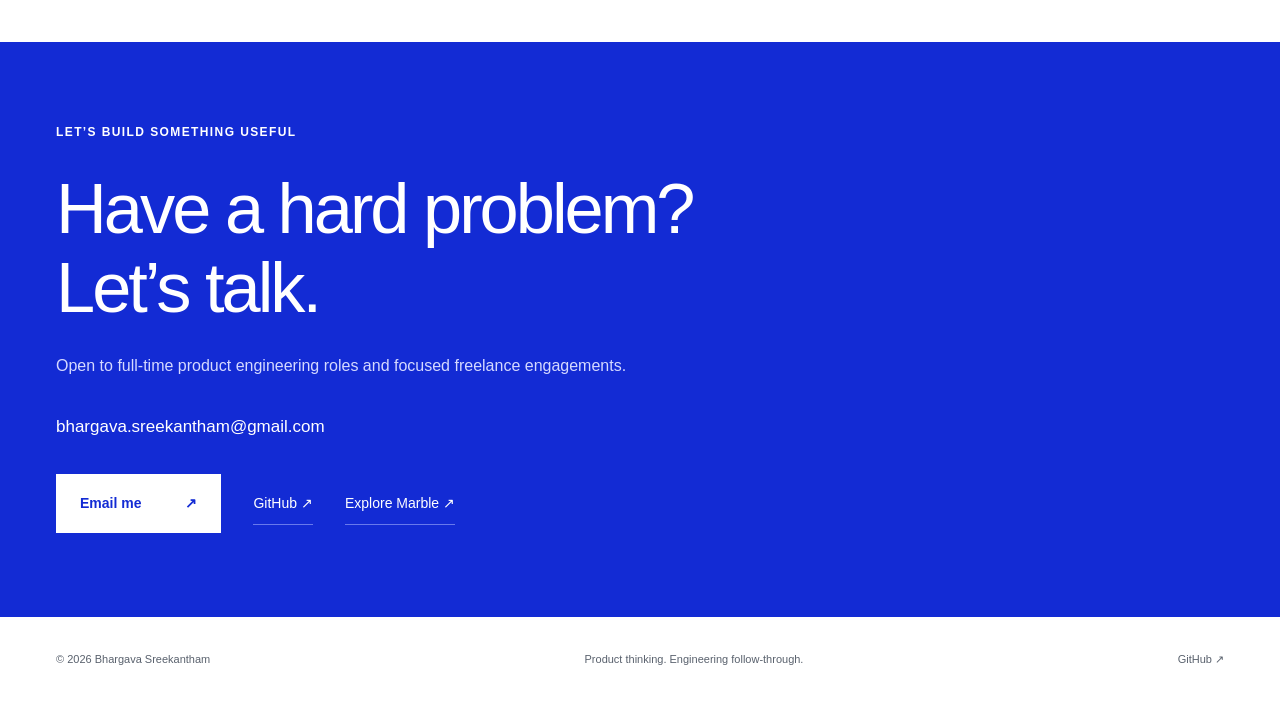
==== commit 55b6810b: "Replace homepage visual with product-only Marble imagery" ====
--- a/index.html
+++ b/index.html
@@ -8,7 +8,7 @@
 </section>
 <section id="work" class="wrap work" aria-labelledby="marble-title">
  <div class="project-heading"><div><span class="eyebrow">FEATURED PRODUCT</span><h2 id="marble-title">Marble<span class="period">.</span></h2></div><p>A nutrition and meal-planning app.<br>A full-stack engineering story.</p><a class="text-link" href="https://getmarbleapp.com/">Visit the product <span aria-hidden="true">↗</span></a></div>
- <figure class="marble-visual"><img src="/assets/marble-product.png" width="1445" height="778" alt="Marble’s public product imagery showing recipe discovery and a personalized meal plan on two iPhone screens"><figcaption><span>MARBLE / MOBILE + CLOUD</span><span>Product imagery from getmarbleapp.com</span></figcaption><div class="visual-title" aria-hidden="true">One product.<br>Every layer.</div></figure>
+ <figure class="marble-visual"><img src="/assets/marble-product-clean.png" width="1728" height="928" alt="Marble product visual showing recipe discovery and a personalized meal plan on two iPhone screens against a black background"><figcaption><span>MARBLE / MOBILE + CLOUD</span><span>Adapted from Marble product imagery</span></figcaption><div class="visual-title" aria-hidden="true">One product.<br>Every layer.</div></figure>
  <div class="project-context"><h3>My role</h3><p>I lead product direction, technical requirements, and release decisions for Marble. I use Devin and other AI tools extensively for implementation, with the work grounded in explicit contracts, review, tests, and production constraints.</p><div class="stack">React Native · TypeScript · AWS<br>PostgreSQL · Firebase · Applied AI</div></div>
  <div class="metrics"><a href="/case-studies/mobile-startup/"><span class="metric">91% smaller</span><span>Splash imagery: 68.9 → 6.2 MB</span><small>Asset size, not startup-time improvement ↗</small></a><a href="/case-studies/search-performance/"><span class="metric">263 → 0.05<span class="unit"> ms</span></span><span>Synthetic no-match account query</span><small>330k-user test dataset · specific benchmark ↗</small></a><a href="/case-studies/migration-safety/"><span class="metric">115 migrations</span><span>Replayed onto an empty database</span><small>Historical CI validation snapshot ↗</small></a></div>
 </section>
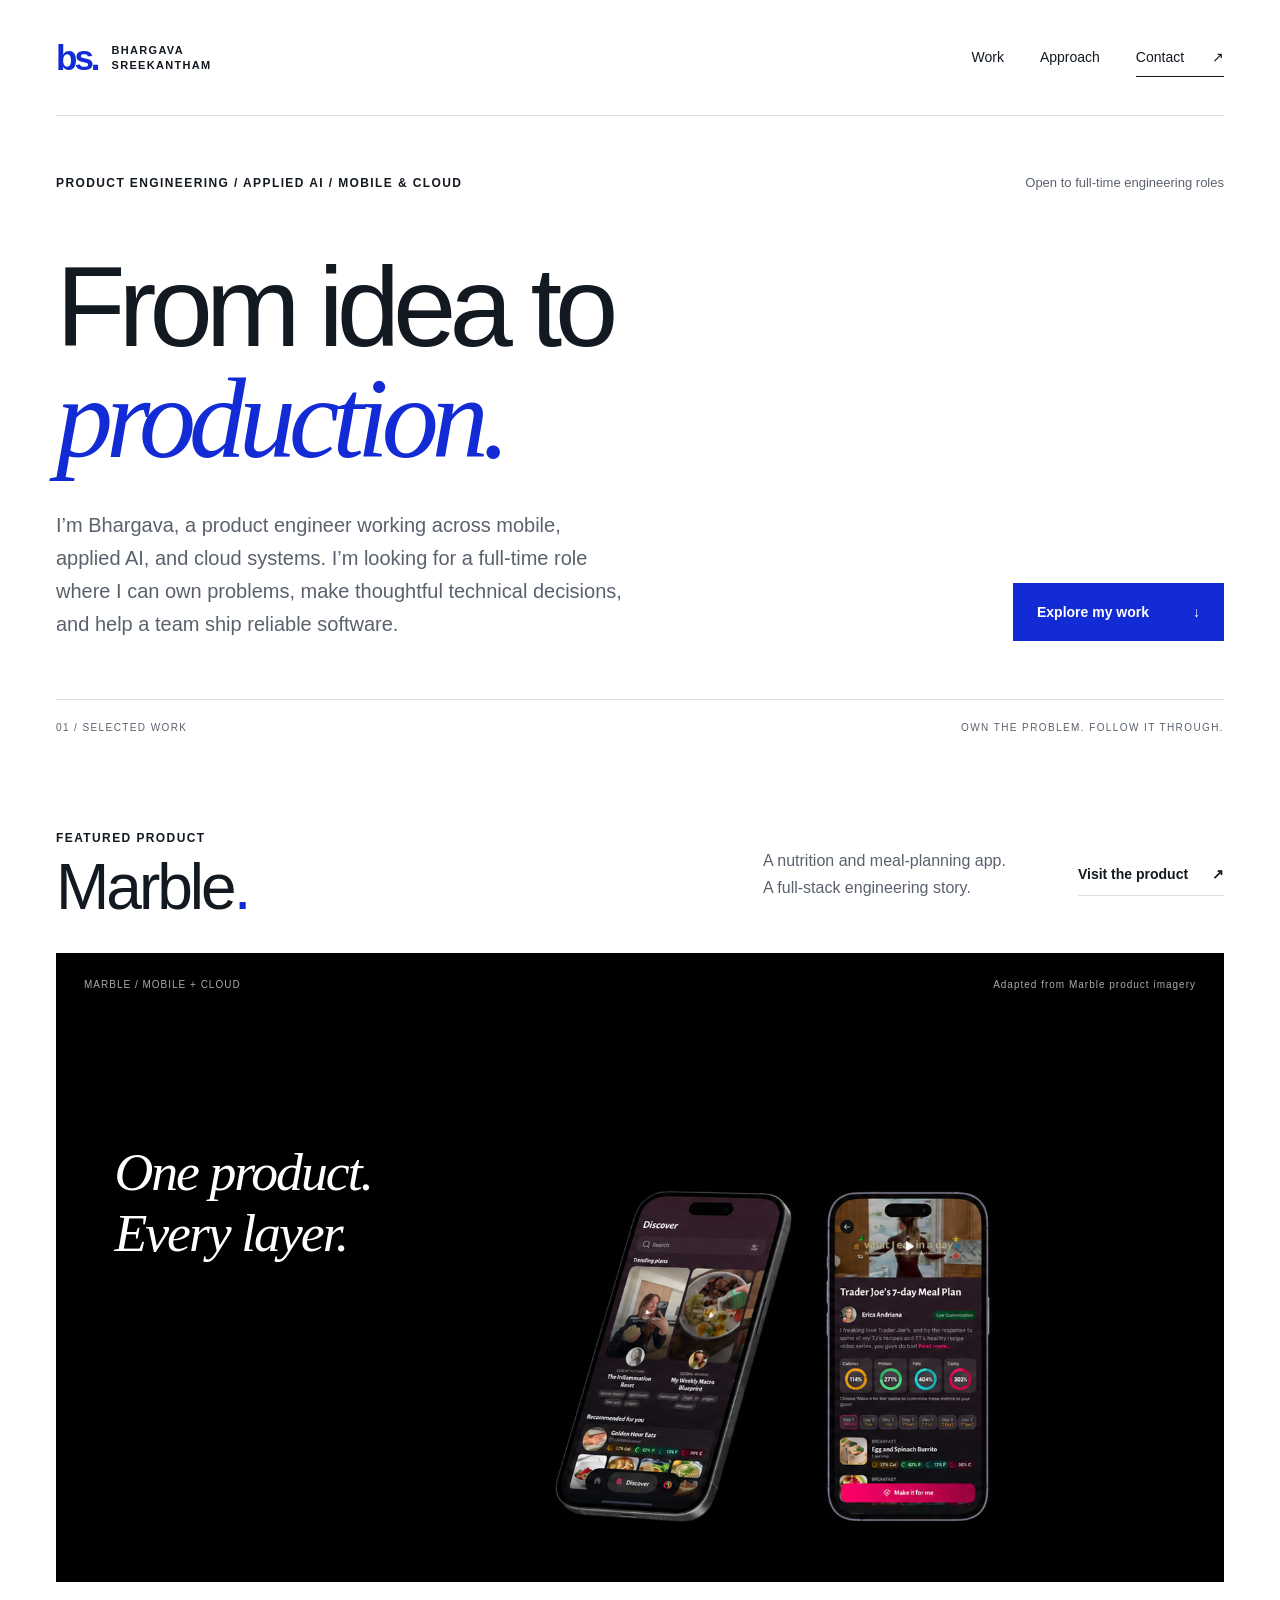
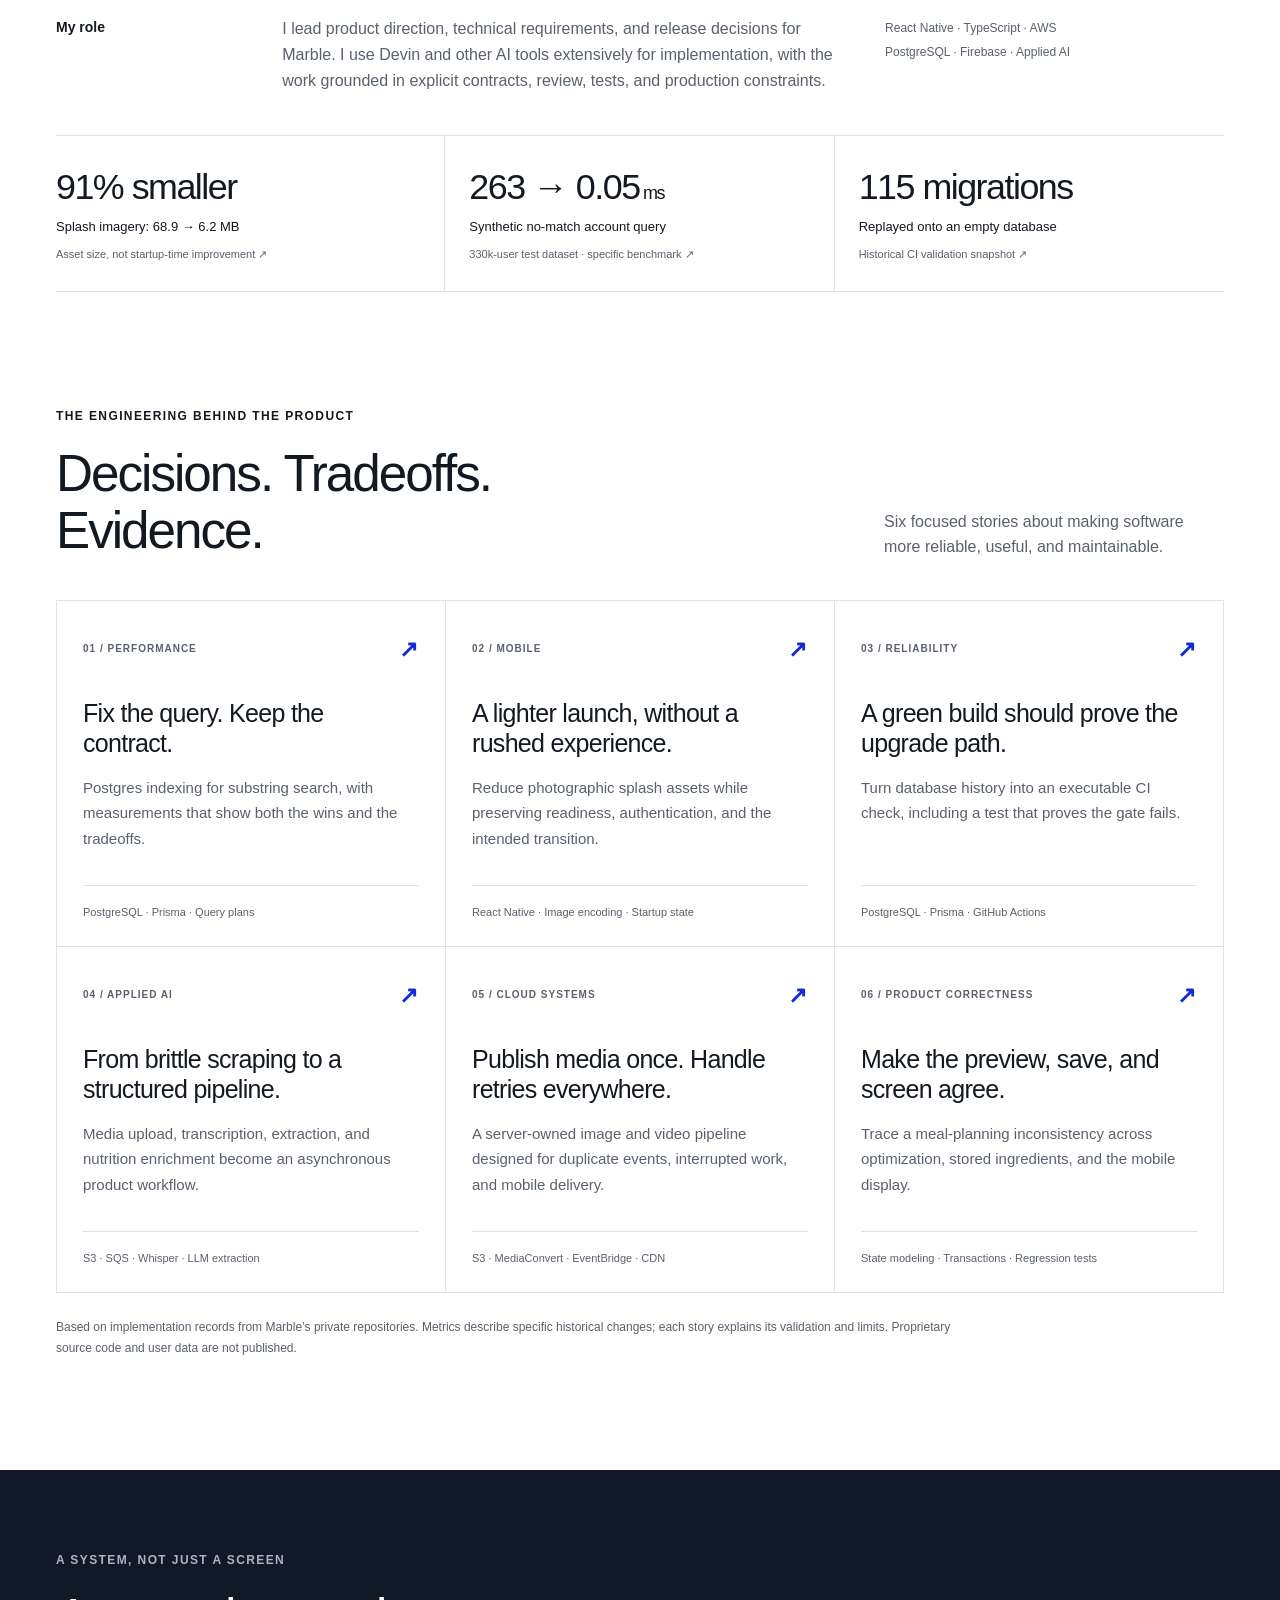
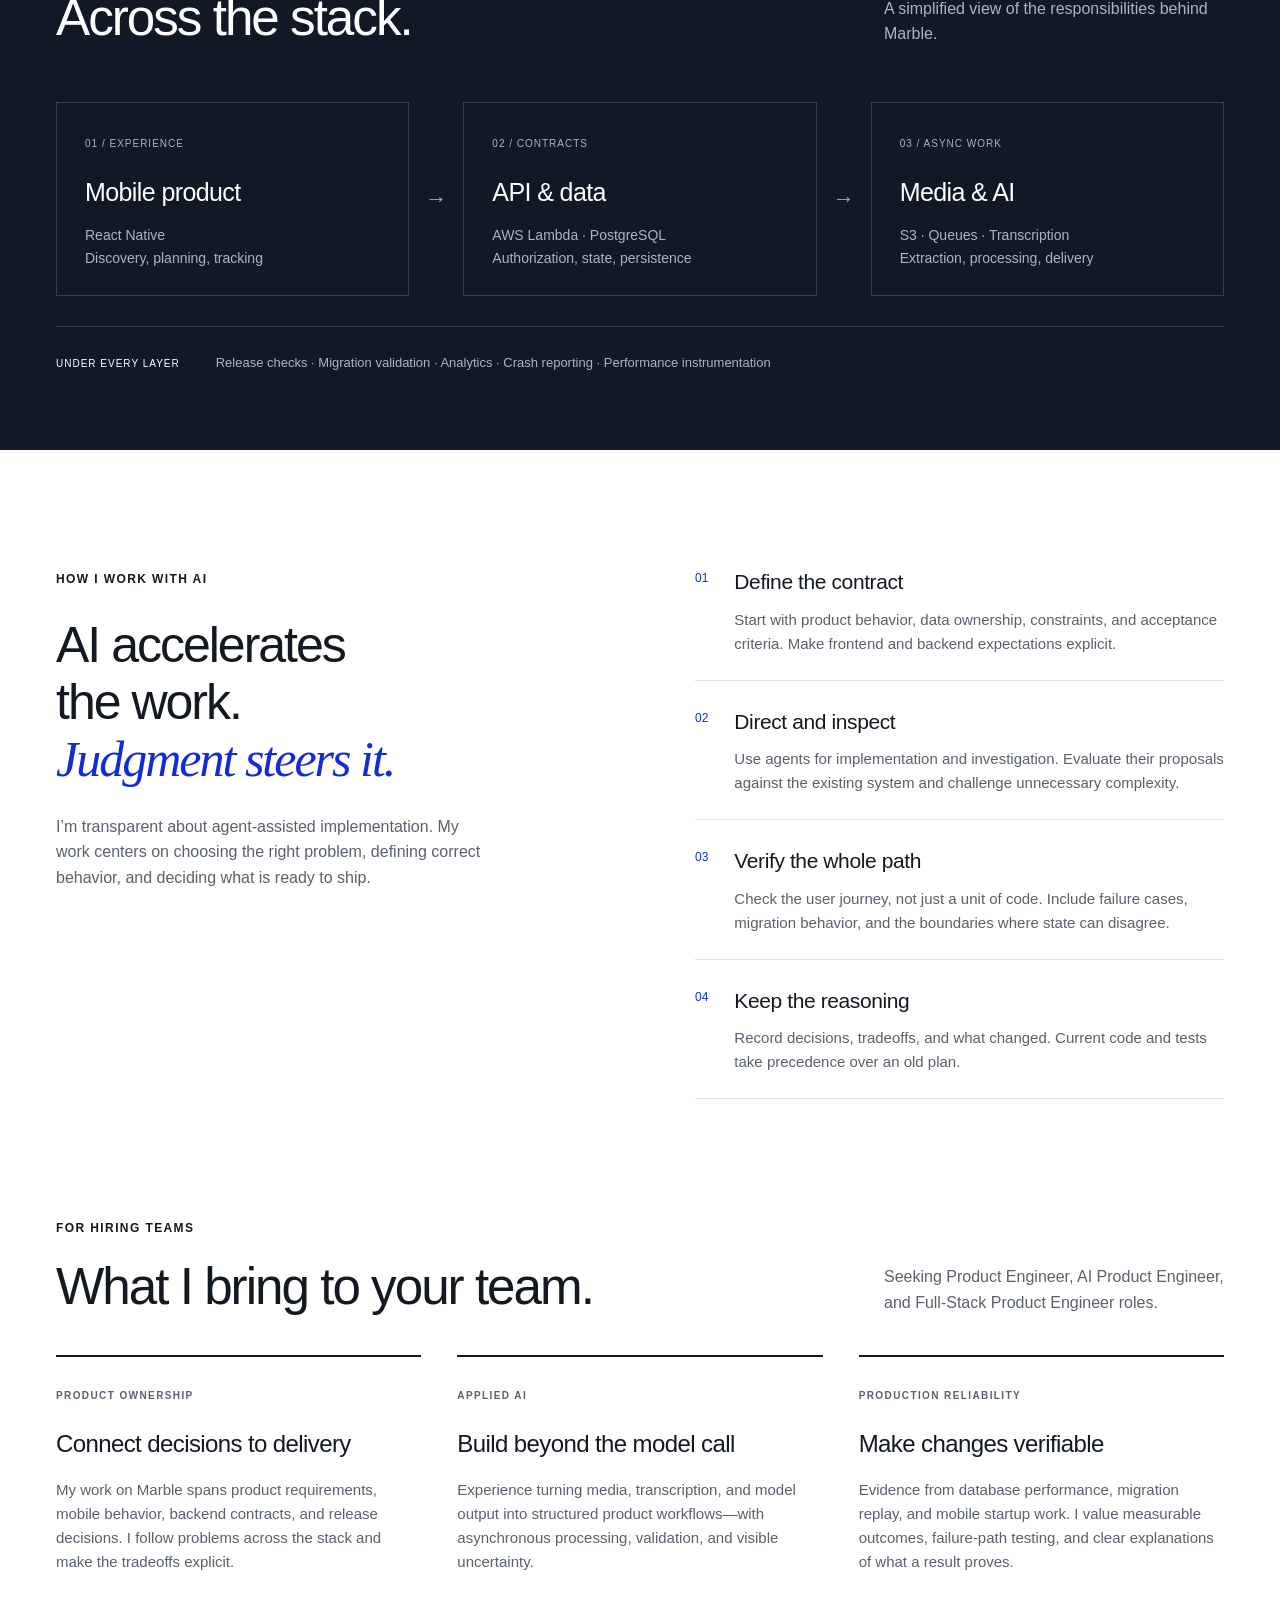
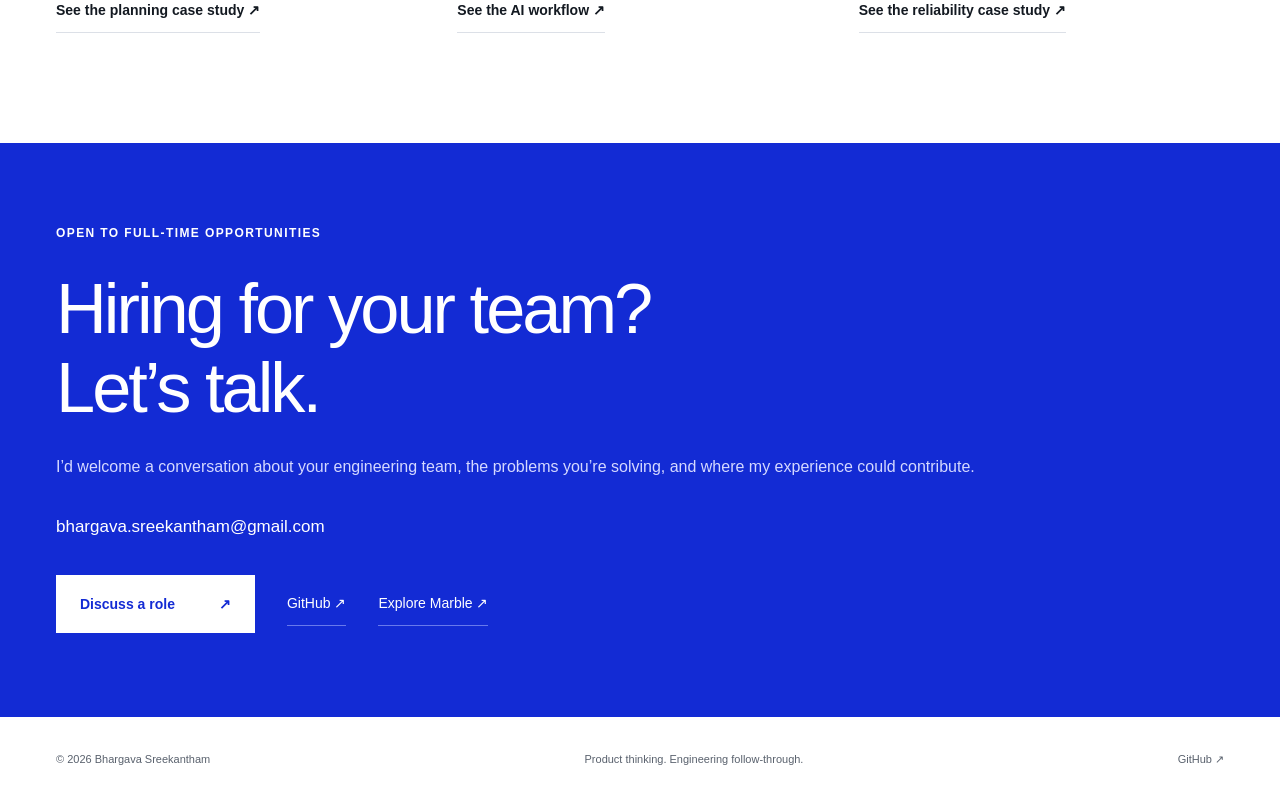
==== commit 5c5aaa25: "Focus portfolio on full-time engineering opportunities" ====
--- a/index.html
+++ b/index.html
@@ -1,20 +1,20 @@
-<!doctype html><html lang="en"><head><meta charset="utf-8"><meta name="viewport" content="width=device-width, initial-scale=1"><meta name="theme-color" content="#132bd4"><title>Bhargava Sreekantham — Product Engineer</title><meta name="description" content="Product engineering across mobile, applied AI, and cloud systems. Explore Marble engineering case studies and work with Bhargava Sreekantham."><meta property="og:title" content="Bhargava Sreekantham — Product Engineer"><meta property="og:description" content="Product engineering across mobile, applied AI, and cloud systems. Explore Marble engineering case studies and work with Bhargava Sreekantham."><meta property="og:type" content="website"><link rel="icon" href="/assets/favicon.svg" type="image/svg+xml"><link rel="stylesheet" href="/style.css"><link rel="canonical" href="https://bhargava-portfolio-opal.vercel.app/"><meta property="og:url" content="https://bhargava-portfolio-opal.vercel.app/"></head><body><a class="skip" href="#main">Skip to content</a><header class="site-header wrap"><a class="identity" href="/" aria-label="Bhargava Sreekantham home"><span class="monogram">bs.</span><span>BHARGAVA<br>SREEKANTHAM</span></a><nav aria-label="Main navigation"><a href="/#work">Work</a><a href="/#approach">Approach</a><a class="nav-contact" href="/#contact">Let’s talk <span aria-hidden="true">↗</span></a></nav></header>
+<!doctype html><html lang="en"><head><meta charset="utf-8"><meta name="viewport" content="width=device-width, initial-scale=1"><meta name="theme-color" content="#132bd4"><title>Bhargava Sreekantham — Product Engineer</title><meta name="description" content="Bhargava Sreekantham is seeking full-time product engineering roles across mobile, applied AI, and cloud systems. Explore engineering decisions and results from Marble."><meta property="og:title" content="Bhargava Sreekantham — Product Engineer"><meta property="og:description" content="Bhargava Sreekantham is seeking full-time product engineering roles across mobile, applied AI, and cloud systems. Explore engineering decisions and results from Marble."><meta property="og:type" content="website"><link rel="icon" href="/assets/favicon.svg" type="image/svg+xml"><link rel="stylesheet" href="/style.css"><link rel="canonical" href="https://bhargava-portfolio-opal.vercel.app/"><meta property="og:url" content="https://bhargava-portfolio-opal.vercel.app/"></head><body><a class="skip" href="#main">Skip to content</a><header class="site-header wrap"><a class="identity" href="/" aria-label="Bhargava Sreekantham home"><span class="monogram">bs.</span><span>BHARGAVA<br>SREEKANTHAM</span></a><nav aria-label="Main navigation"><a href="/#work">Work</a><a href="/#approach">Approach</a><a class="nav-contact" href="/#contact">Contact <span aria-hidden="true">↗</span></a></nav></header>
 <main id="main">
 <section class="hero wrap" aria-labelledby="hero-title">
- <div class="hero-top"><span class="eyebrow">PRODUCT ENGINEERING / APPLIED AI / MOBILE & CLOUD</span><span class="availability">Open to roles & selected projects</span></div>
+ <div class="hero-top"><span class="eyebrow">PRODUCT ENGINEERING / APPLIED AI / MOBILE & CLOUD</span><span class="availability">Open to full-time engineering roles</span></div>
  <h1 id="hero-title">From idea to<br><em>production.</em></h1>
- <div class="hero-bottom"><p>I’m Bhargava. I turn product decisions into working software—across mobile apps, AI workflows, and the systems behind them.</p><a class="button primary" href="#work">Explore my work <span aria-hidden="true">↓</span></a></div>
+ <div class="hero-bottom"><p>I’m Bhargava, a product engineer working across mobile, applied AI, and cloud systems. I’m looking for a full-time role where I can own problems, make thoughtful technical decisions, and help a team ship reliable software.</p><a class="button primary" href="#work">Explore my work <span aria-hidden="true">↓</span></a></div>
  <div class="hero-rule"><span>01 / SELECTED WORK</span><span>OWN THE PROBLEM. FOLLOW IT THROUGH.</span></div>
 </section>
 <section id="work" class="wrap work" aria-labelledby="marble-title">
  <div class="project-heading"><div><span class="eyebrow">FEATURED PRODUCT</span><h2 id="marble-title">Marble<span class="period">.</span></h2></div><p>A nutrition and meal-planning app.<br>A full-stack engineering story.</p><a class="text-link" href="https://getmarbleapp.com/">Visit the product <span aria-hidden="true">↗</span></a></div>
- <figure class="marble-visual"><img src="/assets/marble-product-clean.png" width="1728" height="928" alt="Marble product visual showing recipe discovery and a personalized meal plan on two iPhone screens against a black background"><figcaption><span>MARBLE / MOBILE + CLOUD</span><span>Adapted from Marble product imagery</span></figcaption><div class="visual-title" aria-hidden="true">One product.<br>Every layer.</div></figure>
+ <figure class="marble-visual"><img src="/assets/marble-product-clean.png" width="1708" height="920" alt="Marble product visual showing recipe discovery and a personalized meal plan on two iPhone screens against a black background"><figcaption><span>MARBLE / MOBILE + CLOUD</span><span>Adapted from Marble product imagery</span></figcaption><div class="visual-title" aria-hidden="true">One product.<br>Every layer.</div></figure>
  <div class="project-context"><h3>My role</h3><p>I lead product direction, technical requirements, and release decisions for Marble. I use Devin and other AI tools extensively for implementation, with the work grounded in explicit contracts, review, tests, and production constraints.</p><div class="stack">React Native · TypeScript · AWS<br>PostgreSQL · Firebase · Applied AI</div></div>
  <div class="metrics"><a href="/case-studies/mobile-startup/"><span class="metric">91% smaller</span><span>Splash imagery: 68.9 → 6.2 MB</span><small>Asset size, not startup-time improvement ↗</small></a><a href="/case-studies/search-performance/"><span class="metric">263 → 0.05<span class="unit"> ms</span></span><span>Synthetic no-match account query</span><small>330k-user test dataset · specific benchmark ↗</small></a><a href="/case-studies/migration-safety/"><span class="metric">115 migrations</span><span>Replayed onto an empty database</span><small>Historical CI validation snapshot ↗</small></a></div>
 </section>
 <section class="studies wrap" aria-labelledby="stories-title"><div class="section-heading"><div><span class="eyebrow">THE ENGINEERING BEHIND THE PRODUCT</span><h2 id="stories-title">Decisions. Tradeoffs.<br>Evidence.</h2></div><p>Six focused stories about making software more reliable, useful, and maintainable.</p></div><div class="case-grid"><a class="case-card" href="/case-studies/search-performance/"><div class="card-top"><span>01 / PERFORMANCE</span><span class="card-arrow" aria-hidden="true">↗</span></div><h3>Fix the query. Keep the contract.</h3><p>Postgres indexing for substring search, with measurements that show both the wins and the tradeoffs.</p><div class="card-bottom">PostgreSQL · Prisma · Query plans</div></a><a class="case-card" href="/case-studies/mobile-startup/"><div class="card-top"><span>02 / MOBILE</span><span class="card-arrow" aria-hidden="true">↗</span></div><h3>A lighter launch, without a rushed experience.</h3><p>Reduce photographic splash assets while preserving readiness, authentication, and the intended transition.</p><div class="card-bottom">React Native · Image encoding · Startup state</div></a><a class="case-card" href="/case-studies/migration-safety/"><div class="card-top"><span>03 / RELIABILITY</span><span class="card-arrow" aria-hidden="true">↗</span></div><h3>A green build should prove the upgrade path.</h3><p>Turn database history into an executable CI check, including a test that proves the gate fails.</p><div class="card-bottom">PostgreSQL · Prisma · GitHub Actions</div></a><a class="case-card" href="/case-studies/recipe-import/"><div class="card-top"><span>04 / APPLIED AI</span><span class="card-arrow" aria-hidden="true">↗</span></div><h3>From brittle scraping to a structured pipeline.</h3><p>Media upload, transcription, extraction, and nutrition enrichment become an asynchronous product workflow.</p><div class="card-bottom">S3 · SQS · Whisper · LLM extraction</div></a><a class="case-card" href="/case-studies/media-pipeline/"><div class="card-top"><span>05 / CLOUD SYSTEMS</span><span class="card-arrow" aria-hidden="true">↗</span></div><h3>Publish media once. Handle retries everywhere.</h3><p>A server-owned image and video pipeline designed for duplicate events, interrupted work, and mobile delivery.</p><div class="card-bottom">S3 · MediaConvert · EventBridge · CDN</div></a><a class="case-card" href="/case-studies/planning-consistency/"><div class="card-top"><span>06 / PRODUCT CORRECTNESS</span><span class="card-arrow" aria-hidden="true">↗</span></div><h3>Make the preview, save, and screen agree.</h3><p>Trace a meal-planning inconsistency across optimization, stored ingredients, and the mobile display.</p><div class="card-bottom">State modeling · Transactions · Regression tests</div></a></div><p class="evidence-note">Based on implementation records from Marble’s private repositories. Metrics describe specific historical changes; each story explains its validation and limits. Proprietary source code and user data are not published.</p></section>
 <section class="system-section" aria-labelledby="system-title"><div class="wrap"><div class="section-heading"><div><span class="eyebrow">A SYSTEM, NOT JUST A SCREEN</span><h2 id="system-title">Across the stack.</h2></div><p>A simplified view of the responsibilities behind Marble.</p></div><div class="architecture"><div class="arch-node"><span>01 / EXPERIENCE</span><h3>Mobile product</h3><p>React Native<br>Discovery, planning, tracking</p></div><div class="arch-connector" aria-hidden="true">→</div><div class="arch-node"><span>02 / CONTRACTS</span><h3>API & data</h3><p>AWS Lambda · PostgreSQL<br>Authorization, state, persistence</p></div><div class="arch-connector" aria-hidden="true">→</div><div class="arch-node"><span>03 / ASYNC WORK</span><h3>Media & AI</h3><p>S3 · Queues · Transcription<br>Extraction, processing, delivery</p></div></div><div class="system-foundation"><span>UNDER EVERY LAYER</span><p>Release checks · Migration validation · Analytics · Crash reporting · Performance instrumentation</p></div></div></section>
 <section id="approach" class="approach wrap" aria-labelledby="approach-title"><div><span class="eyebrow">HOW I WORK WITH AI</span><h2 id="approach-title">AI accelerates<br>the work.<br><em>Judgment steers it.</em></h2><p class="approach-intro">I’m transparent about agent-assisted implementation. My work centers on choosing the right problem, defining correct behavior, and deciding what is ready to ship.</p></div><ol class="workflow"><li><span>01</span><div><h3>Define the contract</h3><p>Start with product behavior, data ownership, constraints, and acceptance criteria. Make frontend and backend expectations explicit.</p></div></li><li><span>02</span><div><h3>Direct and inspect</h3><p>Use agents for implementation and investigation. Evaluate their proposals against the existing system and challenge unnecessary complexity.</p></div></li><li><span>03</span><div><h3>Verify the whole path</h3><p>Check the user journey, not just a unit of code. Include failure cases, migration behavior, and the boundaries where state can disagree.</p></div></li><li><span>04</span><div><h3>Keep the reasoning</h3><p>Record decisions, tradeoffs, and what changed. Current code and tests take precedence over an old plan.</p></div></li></ol></section>
-<section class="services wrap" aria-labelledby="services-title"><div class="section-heading"><div><span class="eyebrow">WAYS WE CAN WORK TOGETHER</span><h2 id="services-title">Move a product forward.</h2></div></div><div class="service-grid"><article><span class="eyebrow">FOR TEAMS HIRING</span><h3>Product engineering</h3><p>Mobile, applied AI, and full-stack product roles where understanding the problem matters as much as shipping the implementation.</p></article><article><span class="eyebrow">FOR FOUNDERS</span><h3>Production readiness</h3><p>A focused assessment of a mobile or AI-built product: performance bottlenecks, release risks, observability, and a prioritized plan for improvements.</p></article><article><span class="eyebrow">FOR PRODUCT TEAMS</span><h3>AI & backend workflows</h3><p>Turn a fragile manual process or AI prototype into a clearer workflow with structured data, background processing, and testable behavior.</p></article></div></section>
-<section id="contact" class="contact" aria-labelledby="contact-title"><div class="wrap contact-inner"><span class="eyebrow">LET’S BUILD SOMETHING USEFUL</span><h2 id="contact-title">Have a hard problem?<br>Let’s talk.</h2><p>Open to full-time product engineering roles and focused freelance engagements.</p><p class="contact-email"><a href="mailto:bhargava.sreekantham@gmail.com">bhargava.sreekantham@gmail.com</a></p><div class="contact-links"><a class="button light" href="mailto:bhargava.sreekantham@gmail.com">Email me <span aria-hidden="true">↗</span></a><a class="contact-secondary" href="https://github.com/bhargi1818">GitHub ↗</a><a class="contact-secondary" href="https://getmarbleapp.com/">Explore Marble ↗</a></div></div></section>
+<section class="services wrap" aria-labelledby="services-title"><div class="section-heading"><div><span class="eyebrow">FOR HIRING TEAMS</span><h2 id="services-title">What I bring to your team.</h2></div><p>Seeking Product Engineer, AI Product Engineer, and Full-Stack Product Engineer roles.</p></div><div class="service-grid"><article><span class="eyebrow">PRODUCT OWNERSHIP</span><h3>Connect decisions to delivery</h3><p>My work on Marble spans product requirements, mobile behavior, backend contracts, and release decisions. I follow problems across the stack and make the tradeoffs explicit.</p><a class="text-link" href="/case-studies/planning-consistency/">See the planning case study ↗</a></article><article><span class="eyebrow">APPLIED AI</span><h3>Build beyond the model call</h3><p>Experience turning media, transcription, and model output into structured product workflows—with asynchronous processing, validation, and visible uncertainty.</p><a class="text-link" href="/case-studies/recipe-import/">See the AI workflow ↗</a></article><article><span class="eyebrow">PRODUCTION RELIABILITY</span><h3>Make changes verifiable</h3><p>Evidence from database performance, migration replay, and mobile startup work. I value measurable outcomes, failure-path testing, and clear explanations of what a result proves.</p><a class="text-link" href="/case-studies/migration-safety/">See the reliability case study ↗</a></article></div></section>
+<section id="contact" class="contact" aria-labelledby="contact-title"><div class="wrap contact-inner"><span class="eyebrow">OPEN TO FULL-TIME OPPORTUNITIES</span><h2 id="contact-title">Hiring for your team?<br>Let’s talk.</h2><p>I’d welcome a conversation about your engineering team, the problems you’re solving, and where my experience could contribute.</p><p class="contact-email"><a href="mailto:bhargava.sreekantham@gmail.com">bhargava.sreekantham@gmail.com</a></p><div class="contact-links"><a class="button light" href="mailto:bhargava.sreekantham@gmail.com">Discuss a role <span aria-hidden="true">↗</span></a><a class="contact-secondary" href="https://github.com/bhargi1818">GitHub ↗</a><a class="contact-secondary" href="https://getmarbleapp.com/">Explore Marble ↗</a></div></div></section>
 </main><footer class="wrap footer"><span>© 2026 Bhargava Sreekantham</span><span>Product thinking. Engineering follow-through.</span><a href="https://github.com/bhargi1818">GitHub ↗</a></footer></body></html>
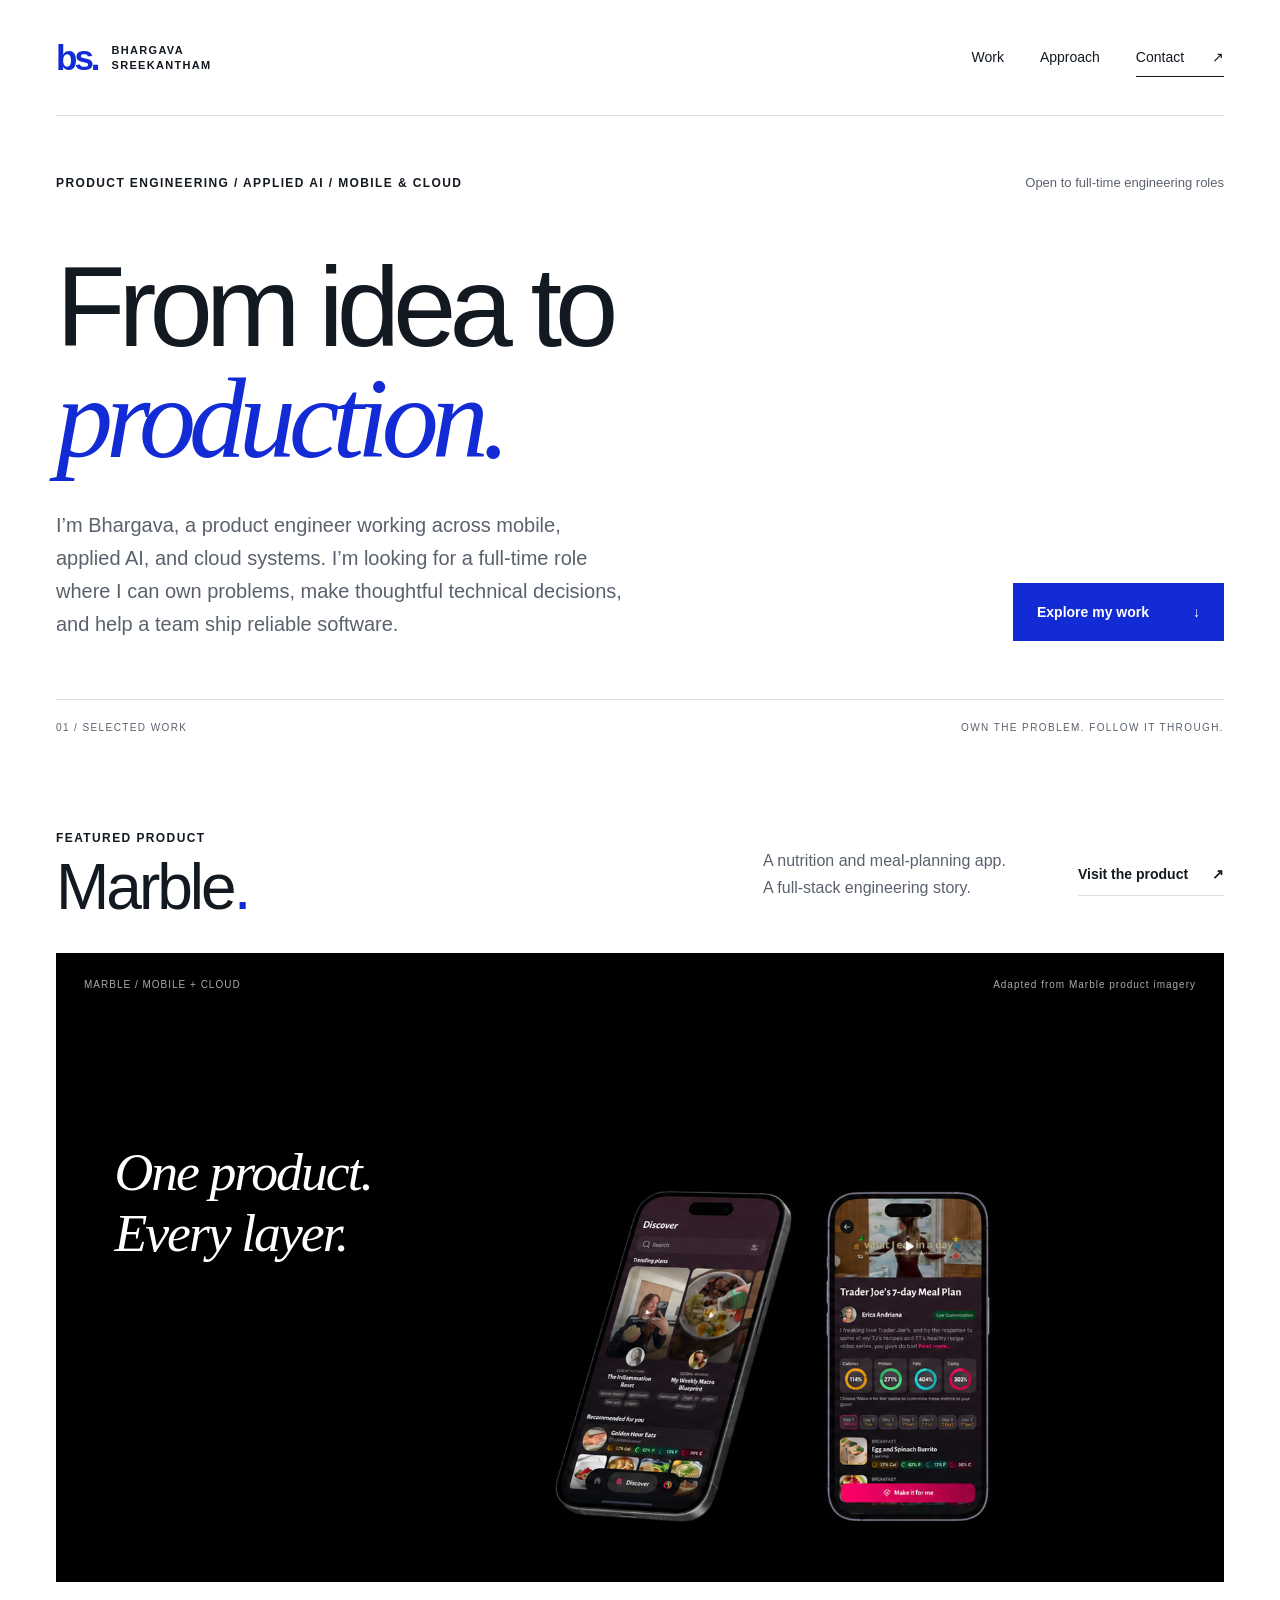
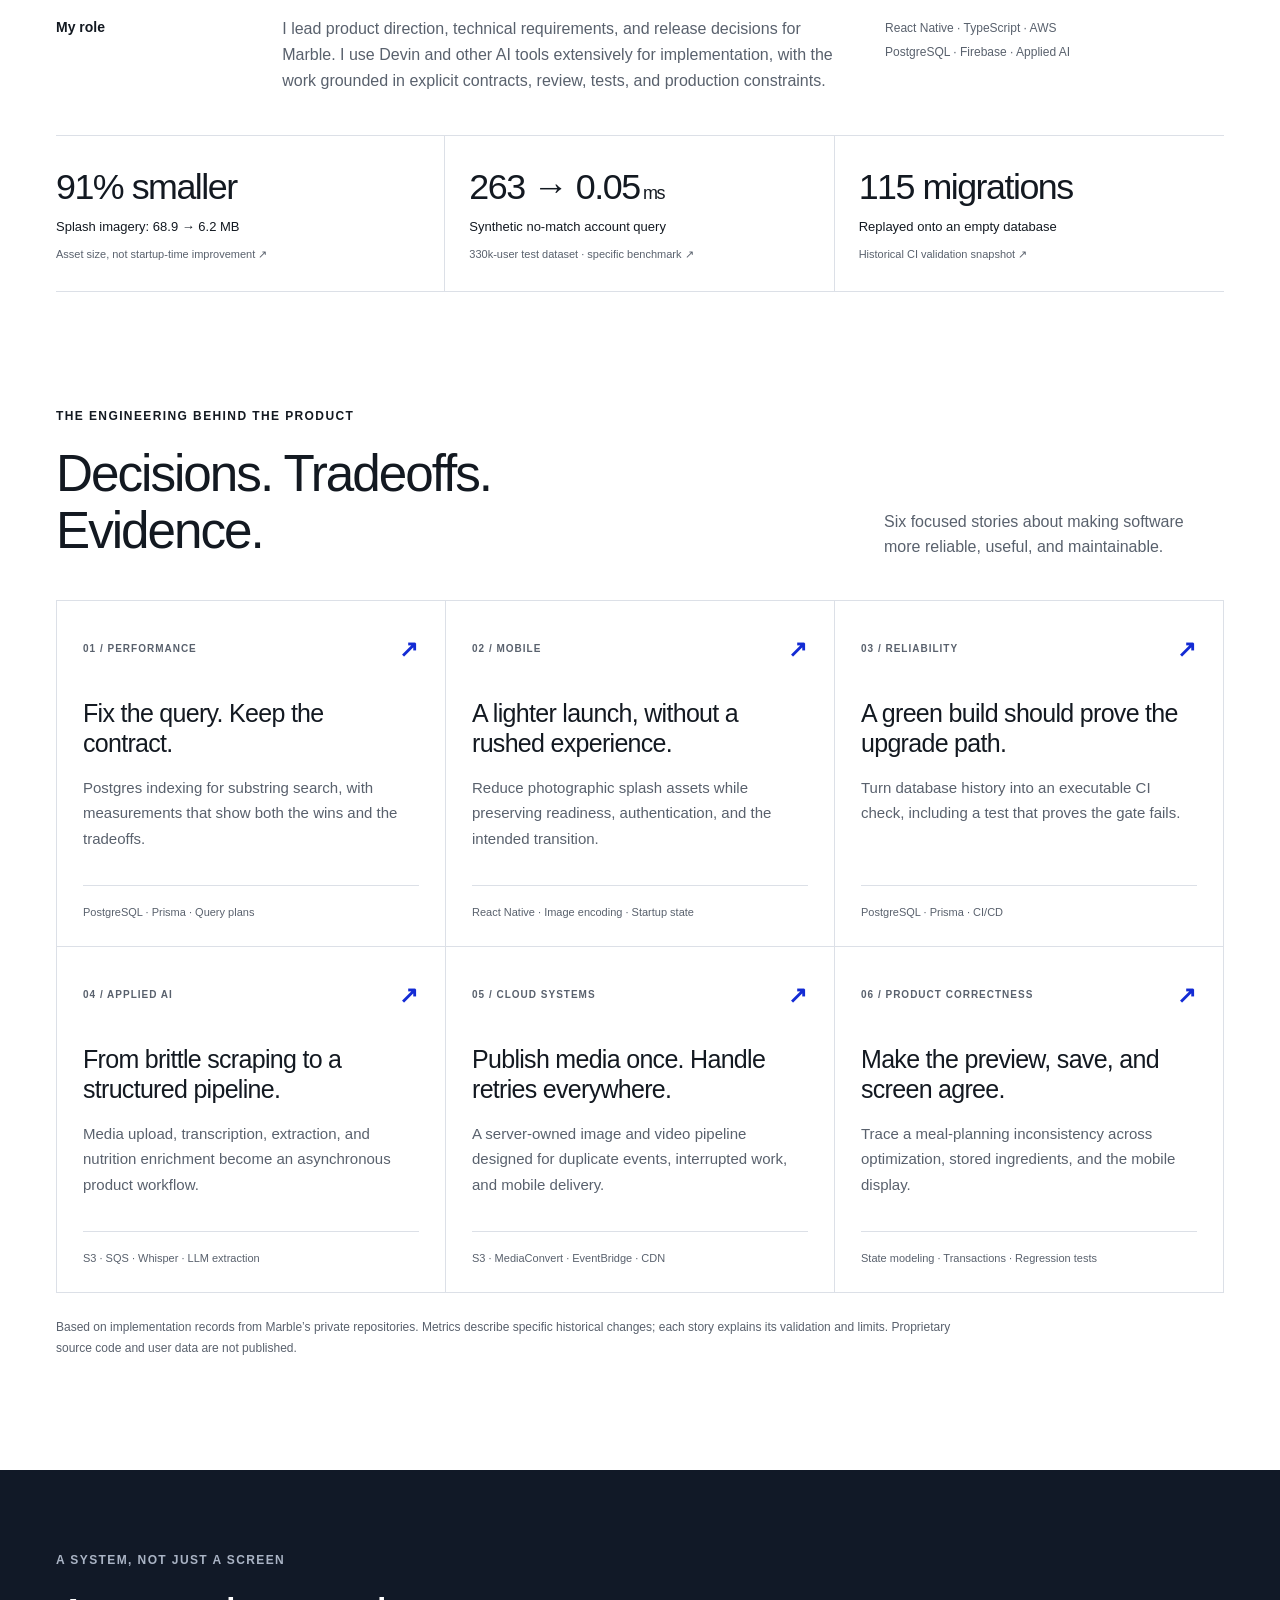
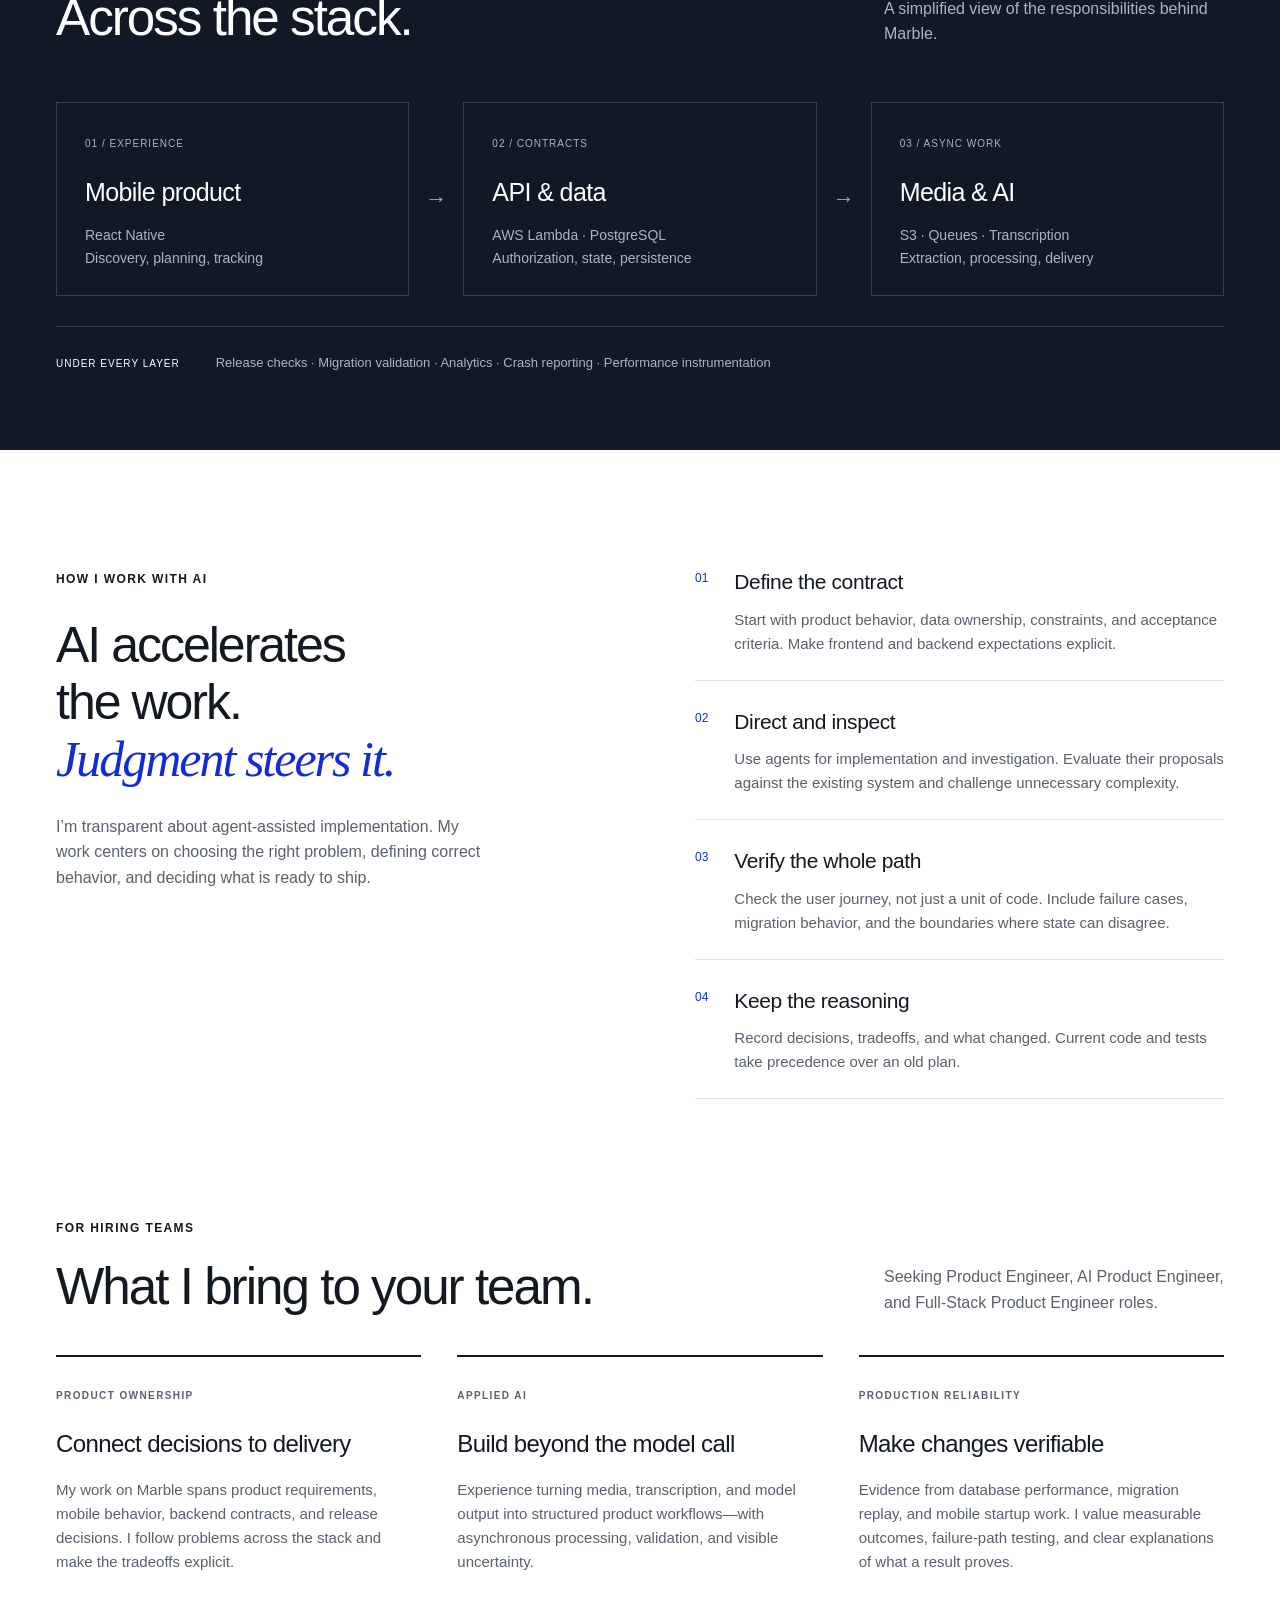
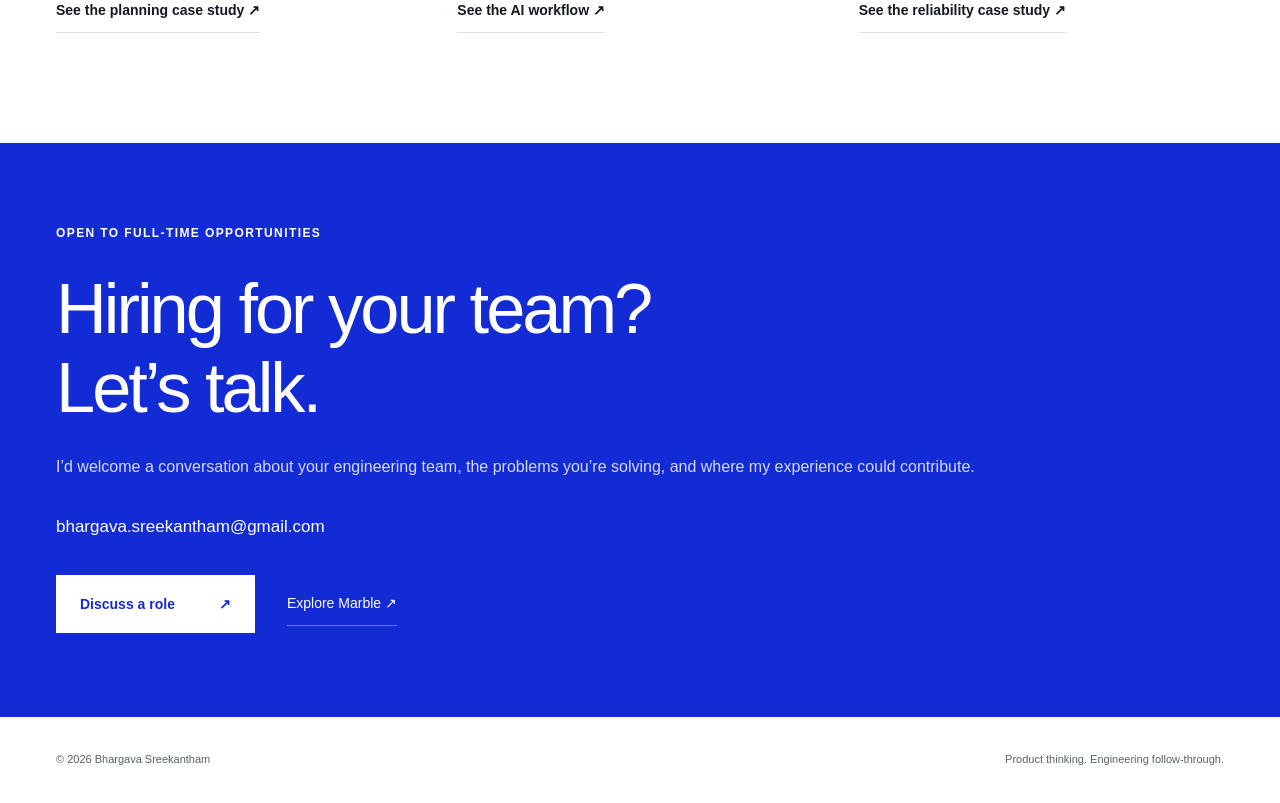
==== commit bbedcbd4: "Remove public GitHub references from portfolio" ====
--- a/index.html
+++ b/index.html
@@ -12,9 +12,9 @@
  <div class="project-context"><h3>My role</h3><p>I lead product direction, technical requirements, and release decisions for Marble. I use Devin and other AI tools extensively for implementation, with the work grounded in explicit contracts, review, tests, and production constraints.</p><div class="stack">React Native · TypeScript · AWS<br>PostgreSQL · Firebase · Applied AI</div></div>
  <div class="metrics"><a href="/case-studies/mobile-startup/"><span class="metric">91% smaller</span><span>Splash imagery: 68.9 → 6.2 MB</span><small>Asset size, not startup-time improvement ↗</small></a><a href="/case-studies/search-performance/"><span class="metric">263 → 0.05<span class="unit"> ms</span></span><span>Synthetic no-match account query</span><small>330k-user test dataset · specific benchmark ↗</small></a><a href="/case-studies/migration-safety/"><span class="metric">115 migrations</span><span>Replayed onto an empty database</span><small>Historical CI validation snapshot ↗</small></a></div>
 </section>
-<section class="studies wrap" aria-labelledby="stories-title"><div class="section-heading"><div><span class="eyebrow">THE ENGINEERING BEHIND THE PRODUCT</span><h2 id="stories-title">Decisions. Tradeoffs.<br>Evidence.</h2></div><p>Six focused stories about making software more reliable, useful, and maintainable.</p></div><div class="case-grid"><a class="case-card" href="/case-studies/search-performance/"><div class="card-top"><span>01 / PERFORMANCE</span><span class="card-arrow" aria-hidden="true">↗</span></div><h3>Fix the query. Keep the contract.</h3><p>Postgres indexing for substring search, with measurements that show both the wins and the tradeoffs.</p><div class="card-bottom">PostgreSQL · Prisma · Query plans</div></a><a class="case-card" href="/case-studies/mobile-startup/"><div class="card-top"><span>02 / MOBILE</span><span class="card-arrow" aria-hidden="true">↗</span></div><h3>A lighter launch, without a rushed experience.</h3><p>Reduce photographic splash assets while preserving readiness, authentication, and the intended transition.</p><div class="card-bottom">React Native · Image encoding · Startup state</div></a><a class="case-card" href="/case-studies/migration-safety/"><div class="card-top"><span>03 / RELIABILITY</span><span class="card-arrow" aria-hidden="true">↗</span></div><h3>A green build should prove the upgrade path.</h3><p>Turn database history into an executable CI check, including a test that proves the gate fails.</p><div class="card-bottom">PostgreSQL · Prisma · GitHub Actions</div></a><a class="case-card" href="/case-studies/recipe-import/"><div class="card-top"><span>04 / APPLIED AI</span><span class="card-arrow" aria-hidden="true">↗</span></div><h3>From brittle scraping to a structured pipeline.</h3><p>Media upload, transcription, extraction, and nutrition enrichment become an asynchronous product workflow.</p><div class="card-bottom">S3 · SQS · Whisper · LLM extraction</div></a><a class="case-card" href="/case-studies/media-pipeline/"><div class="card-top"><span>05 / CLOUD SYSTEMS</span><span class="card-arrow" aria-hidden="true">↗</span></div><h3>Publish media once. Handle retries everywhere.</h3><p>A server-owned image and video pipeline designed for duplicate events, interrupted work, and mobile delivery.</p><div class="card-bottom">S3 · MediaConvert · EventBridge · CDN</div></a><a class="case-card" href="/case-studies/planning-consistency/"><div class="card-top"><span>06 / PRODUCT CORRECTNESS</span><span class="card-arrow" aria-hidden="true">↗</span></div><h3>Make the preview, save, and screen agree.</h3><p>Trace a meal-planning inconsistency across optimization, stored ingredients, and the mobile display.</p><div class="card-bottom">State modeling · Transactions · Regression tests</div></a></div><p class="evidence-note">Based on implementation records from Marble’s private repositories. Metrics describe specific historical changes; each story explains its validation and limits. Proprietary source code and user data are not published.</p></section>
+<section class="studies wrap" aria-labelledby="stories-title"><div class="section-heading"><div><span class="eyebrow">THE ENGINEERING BEHIND THE PRODUCT</span><h2 id="stories-title">Decisions. Tradeoffs.<br>Evidence.</h2></div><p>Six focused stories about making software more reliable, useful, and maintainable.</p></div><div class="case-grid"><a class="case-card" href="/case-studies/search-performance/"><div class="card-top"><span>01 / PERFORMANCE</span><span class="card-arrow" aria-hidden="true">↗</span></div><h3>Fix the query. Keep the contract.</h3><p>Postgres indexing for substring search, with measurements that show both the wins and the tradeoffs.</p><div class="card-bottom">PostgreSQL · Prisma · Query plans</div></a><a class="case-card" href="/case-studies/mobile-startup/"><div class="card-top"><span>02 / MOBILE</span><span class="card-arrow" aria-hidden="true">↗</span></div><h3>A lighter launch, without a rushed experience.</h3><p>Reduce photographic splash assets while preserving readiness, authentication, and the intended transition.</p><div class="card-bottom">React Native · Image encoding · Startup state</div></a><a class="case-card" href="/case-studies/migration-safety/"><div class="card-top"><span>03 / RELIABILITY</span><span class="card-arrow" aria-hidden="true">↗</span></div><h3>A green build should prove the upgrade path.</h3><p>Turn database history into an executable CI check, including a test that proves the gate fails.</p><div class="card-bottom">PostgreSQL · Prisma · CI/CD</div></a><a class="case-card" href="/case-studies/recipe-import/"><div class="card-top"><span>04 / APPLIED AI</span><span class="card-arrow" aria-hidden="true">↗</span></div><h3>From brittle scraping to a structured pipeline.</h3><p>Media upload, transcription, extraction, and nutrition enrichment become an asynchronous product workflow.</p><div class="card-bottom">S3 · SQS · Whisper · LLM extraction</div></a><a class="case-card" href="/case-studies/media-pipeline/"><div class="card-top"><span>05 / CLOUD SYSTEMS</span><span class="card-arrow" aria-hidden="true">↗</span></div><h3>Publish media once. Handle retries everywhere.</h3><p>A server-owned image and video pipeline designed for duplicate events, interrupted work, and mobile delivery.</p><div class="card-bottom">S3 · MediaConvert · EventBridge · CDN</div></a><a class="case-card" href="/case-studies/planning-consistency/"><div class="card-top"><span>06 / PRODUCT CORRECTNESS</span><span class="card-arrow" aria-hidden="true">↗</span></div><h3>Make the preview, save, and screen agree.</h3><p>Trace a meal-planning inconsistency across optimization, stored ingredients, and the mobile display.</p><div class="card-bottom">State modeling · Transactions · Regression tests</div></a></div><p class="evidence-note">Based on implementation records from Marble’s private repositories. Metrics describe specific historical changes; each story explains its validation and limits. Proprietary source code and user data are not published.</p></section>
 <section class="system-section" aria-labelledby="system-title"><div class="wrap"><div class="section-heading"><div><span class="eyebrow">A SYSTEM, NOT JUST A SCREEN</span><h2 id="system-title">Across the stack.</h2></div><p>A simplified view of the responsibilities behind Marble.</p></div><div class="architecture"><div class="arch-node"><span>01 / EXPERIENCE</span><h3>Mobile product</h3><p>React Native<br>Discovery, planning, tracking</p></div><div class="arch-connector" aria-hidden="true">→</div><div class="arch-node"><span>02 / CONTRACTS</span><h3>API & data</h3><p>AWS Lambda · PostgreSQL<br>Authorization, state, persistence</p></div><div class="arch-connector" aria-hidden="true">→</div><div class="arch-node"><span>03 / ASYNC WORK</span><h3>Media & AI</h3><p>S3 · Queues · Transcription<br>Extraction, processing, delivery</p></div></div><div class="system-foundation"><span>UNDER EVERY LAYER</span><p>Release checks · Migration validation · Analytics · Crash reporting · Performance instrumentation</p></div></div></section>
 <section id="approach" class="approach wrap" aria-labelledby="approach-title"><div><span class="eyebrow">HOW I WORK WITH AI</span><h2 id="approach-title">AI accelerates<br>the work.<br><em>Judgment steers it.</em></h2><p class="approach-intro">I’m transparent about agent-assisted implementation. My work centers on choosing the right problem, defining correct behavior, and deciding what is ready to ship.</p></div><ol class="workflow"><li><span>01</span><div><h3>Define the contract</h3><p>Start with product behavior, data ownership, constraints, and acceptance criteria. Make frontend and backend expectations explicit.</p></div></li><li><span>02</span><div><h3>Direct and inspect</h3><p>Use agents for implementation and investigation. Evaluate their proposals against the existing system and challenge unnecessary complexity.</p></div></li><li><span>03</span><div><h3>Verify the whole path</h3><p>Check the user journey, not just a unit of code. Include failure cases, migration behavior, and the boundaries where state can disagree.</p></div></li><li><span>04</span><div><h3>Keep the reasoning</h3><p>Record decisions, tradeoffs, and what changed. Current code and tests take precedence over an old plan.</p></div></li></ol></section>
 <section class="services wrap" aria-labelledby="services-title"><div class="section-heading"><div><span class="eyebrow">FOR HIRING TEAMS</span><h2 id="services-title">What I bring to your team.</h2></div><p>Seeking Product Engineer, AI Product Engineer, and Full-Stack Product Engineer roles.</p></div><div class="service-grid"><article><span class="eyebrow">PRODUCT OWNERSHIP</span><h3>Connect decisions to delivery</h3><p>My work on Marble spans product requirements, mobile behavior, backend contracts, and release decisions. I follow problems across the stack and make the tradeoffs explicit.</p><a class="text-link" href="/case-studies/planning-consistency/">See the planning case study ↗</a></article><article><span class="eyebrow">APPLIED AI</span><h3>Build beyond the model call</h3><p>Experience turning media, transcription, and model output into structured product workflows—with asynchronous processing, validation, and visible uncertainty.</p><a class="text-link" href="/case-studies/recipe-import/">See the AI workflow ↗</a></article><article><span class="eyebrow">PRODUCTION RELIABILITY</span><h3>Make changes verifiable</h3><p>Evidence from database performance, migration replay, and mobile startup work. I value measurable outcomes, failure-path testing, and clear explanations of what a result proves.</p><a class="text-link" href="/case-studies/migration-safety/">See the reliability case study ↗</a></article></div></section>
-<section id="contact" class="contact" aria-labelledby="contact-title"><div class="wrap contact-inner"><span class="eyebrow">OPEN TO FULL-TIME OPPORTUNITIES</span><h2 id="contact-title">Hiring for your team?<br>Let’s talk.</h2><p>I’d welcome a conversation about your engineering team, the problems you’re solving, and where my experience could contribute.</p><p class="contact-email"><a href="mailto:bhargava.sreekantham@gmail.com">bhargava.sreekantham@gmail.com</a></p><div class="contact-links"><a class="button light" href="mailto:bhargava.sreekantham@gmail.com">Discuss a role <span aria-hidden="true">↗</span></a><a class="contact-secondary" href="https://github.com/bhargi1818">GitHub ↗</a><a class="contact-secondary" href="https://getmarbleapp.com/">Explore Marble ↗</a></div></div></section>
-</main><footer class="wrap footer"><span>© 2026 Bhargava Sreekantham</span><span>Product thinking. Engineering follow-through.</span><a href="https://github.com/bhargi1818">GitHub ↗</a></footer></body></html>+<section id="contact" class="contact" aria-labelledby="contact-title"><div class="wrap contact-inner"><span class="eyebrow">OPEN TO FULL-TIME OPPORTUNITIES</span><h2 id="contact-title">Hiring for your team?<br>Let’s talk.</h2><p>I’d welcome a conversation about your engineering team, the problems you’re solving, and where my experience could contribute.</p><p class="contact-email"><a href="mailto:bhargava.sreekantham@gmail.com">bhargava.sreekantham@gmail.com</a></p><div class="contact-links"><a class="button light" href="mailto:bhargava.sreekantham@gmail.com">Discuss a role <span aria-hidden="true">↗</span></a><a class="contact-secondary" href="https://getmarbleapp.com/">Explore Marble ↗</a></div></div></section>
+</main><footer class="wrap footer"><span>© 2026 Bhargava Sreekantham</span><span>Product thinking. Engineering follow-through.</span></footer></body></html>
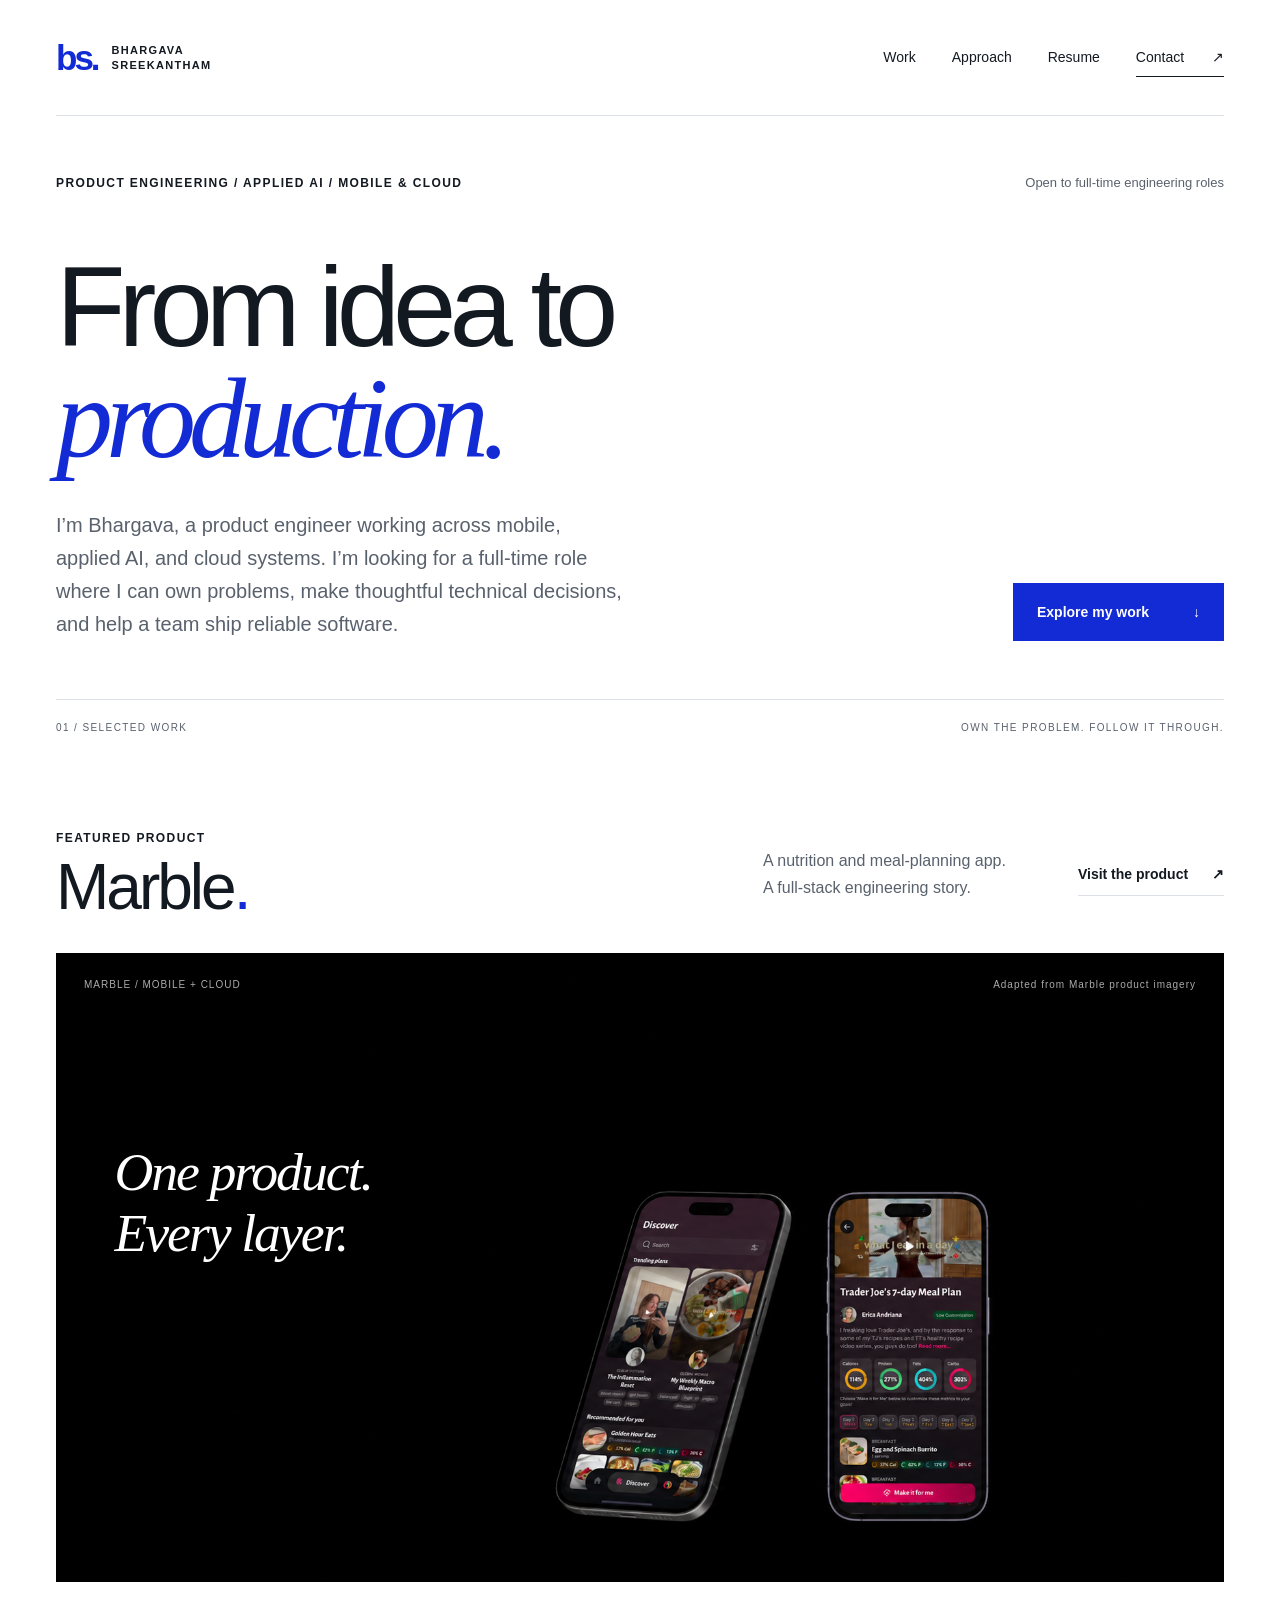
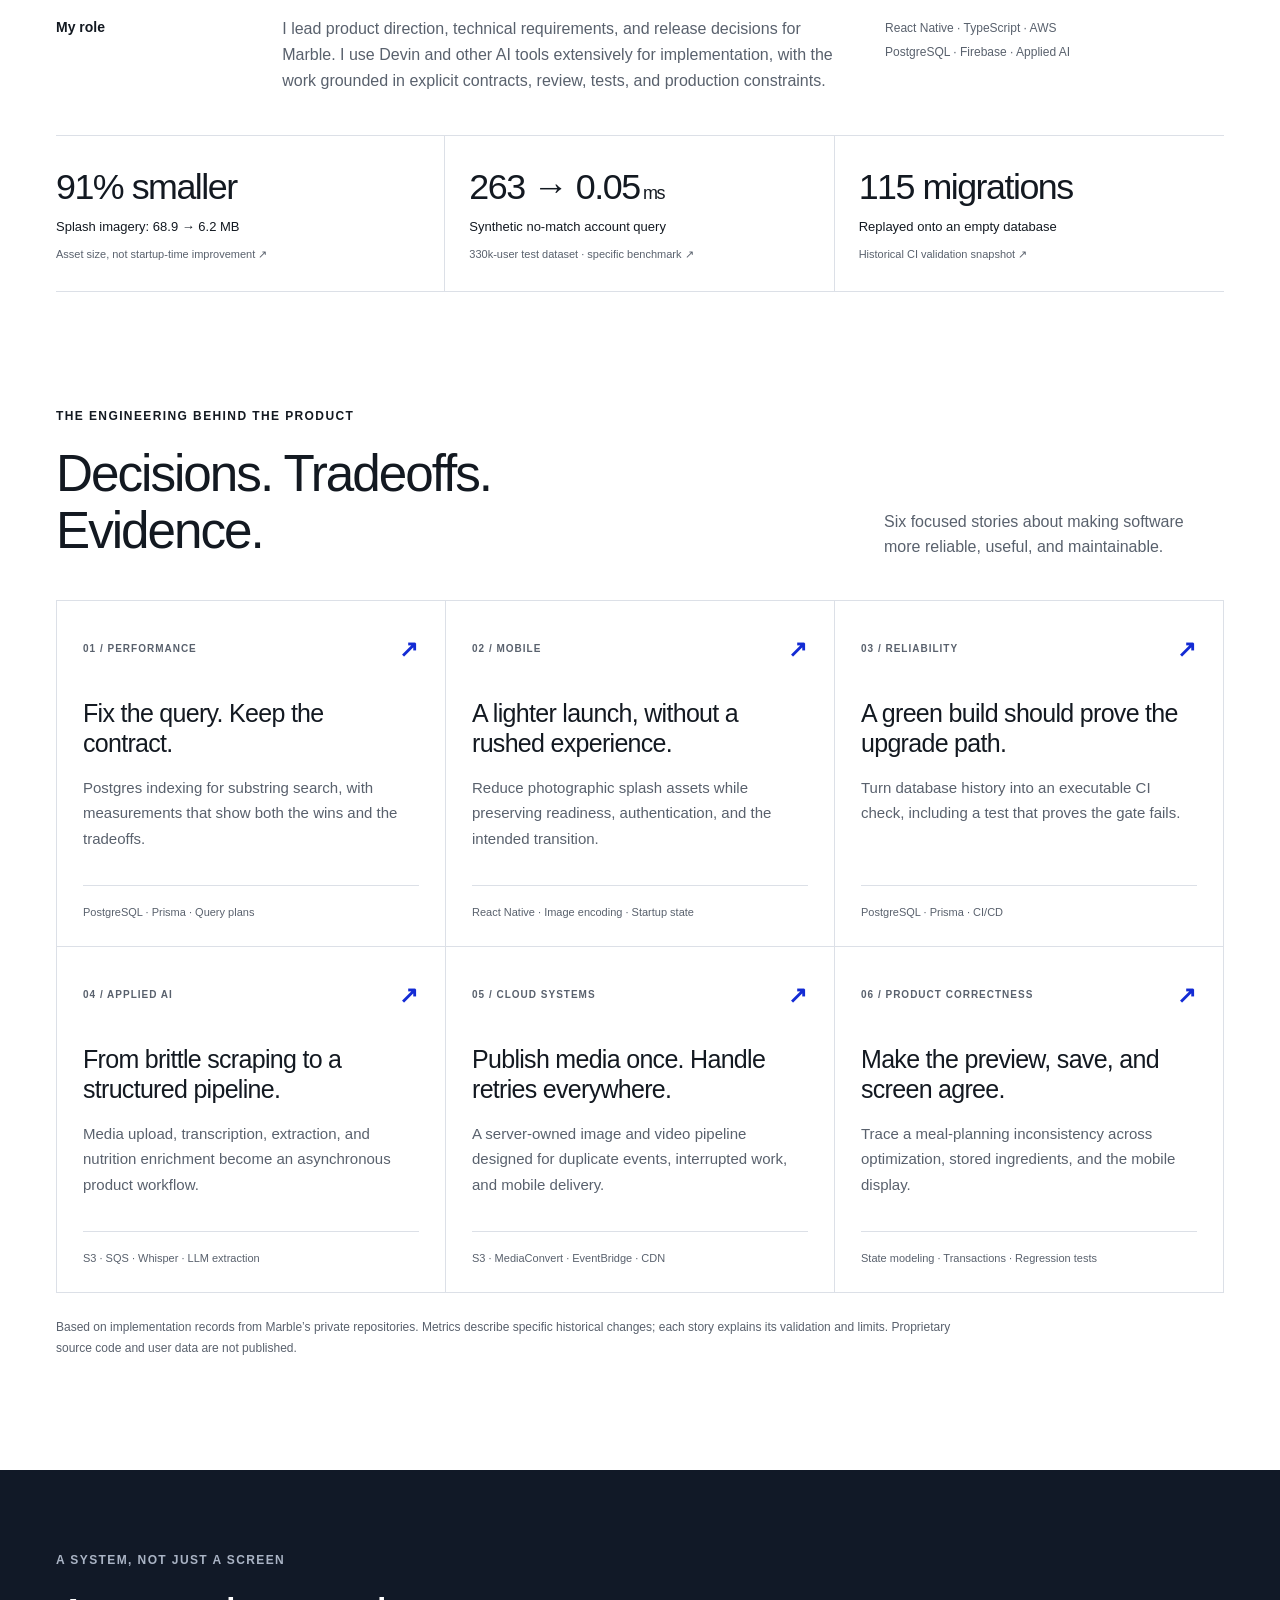
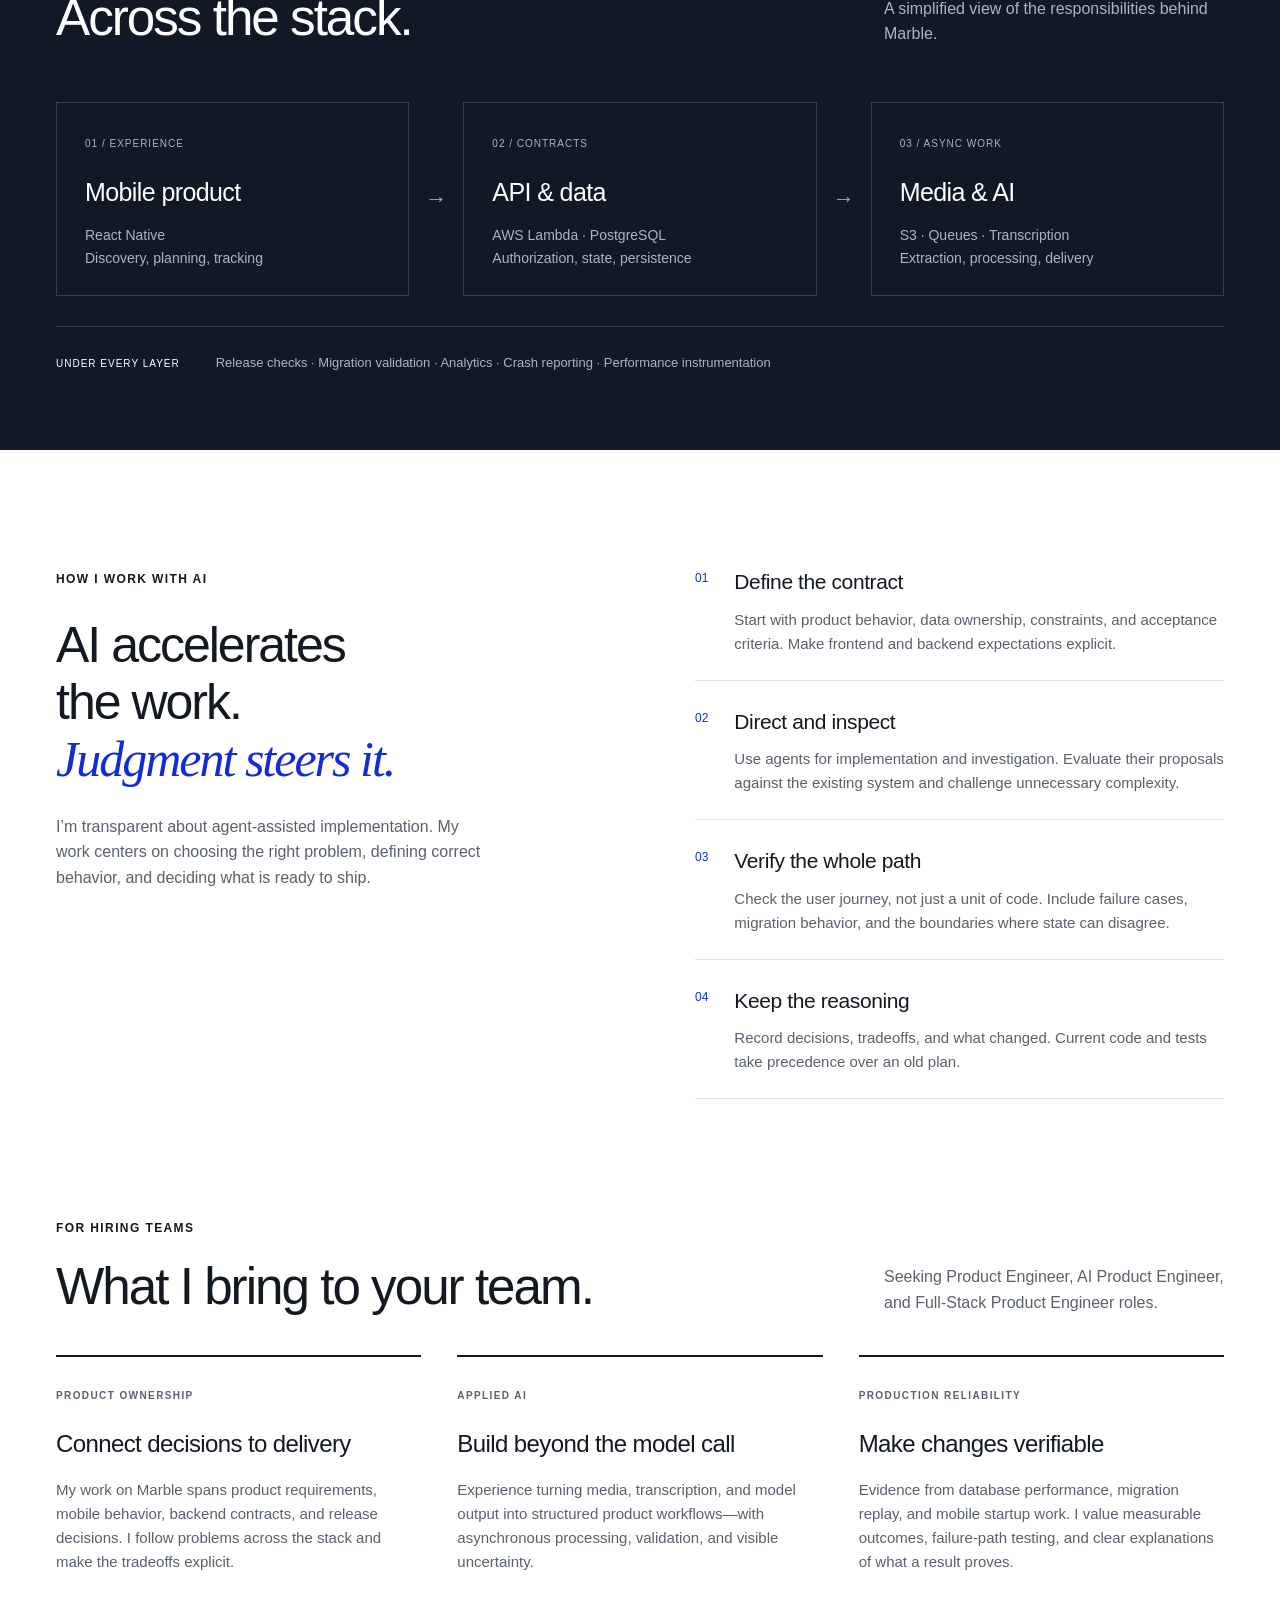
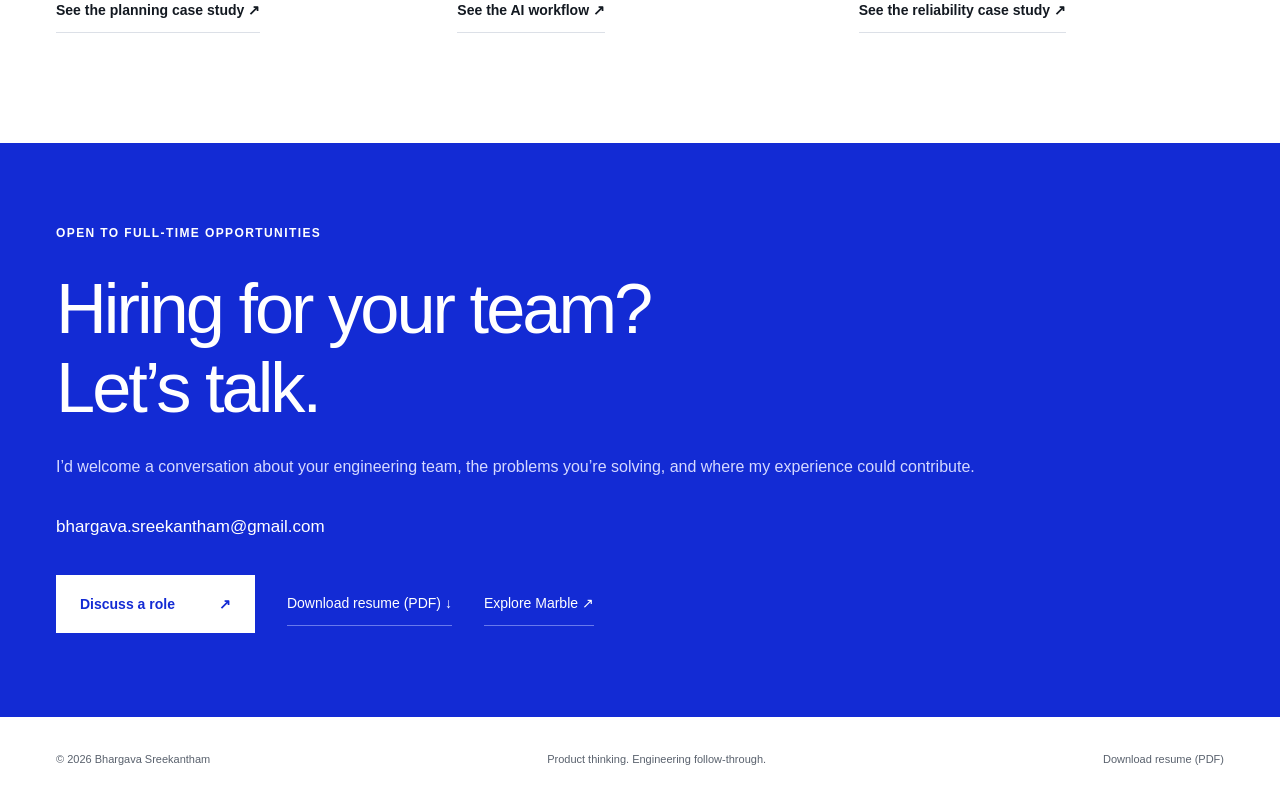
==== commit 52928d9d: "Publish employer-focused resume with verified degree title and dates" ====
--- a/index.html
+++ b/index.html
@@ -1,4 +1,4 @@
-<!doctype html><html lang="en"><head><meta charset="utf-8"><meta name="viewport" content="width=device-width, initial-scale=1"><meta name="theme-color" content="#132bd4"><title>Bhargava Sreekantham — Product Engineer</title><meta name="description" content="Bhargava Sreekantham is seeking full-time product engineering roles across mobile, applied AI, and cloud systems. Explore engineering decisions and results from Marble."><meta property="og:title" content="Bhargava Sreekantham — Product Engineer"><meta property="og:description" content="Bhargava Sreekantham is seeking full-time product engineering roles across mobile, applied AI, and cloud systems. Explore engineering decisions and results from Marble."><meta property="og:type" content="website"><link rel="icon" href="/assets/favicon.svg" type="image/svg+xml"><link rel="stylesheet" href="/style.css"><link rel="canonical" href="https://bhargava-portfolio-opal.vercel.app/"><meta property="og:url" content="https://bhargava-portfolio-opal.vercel.app/"></head><body><a class="skip" href="#main">Skip to content</a><header class="site-header wrap"><a class="identity" href="/" aria-label="Bhargava Sreekantham home"><span class="monogram">bs.</span><span>BHARGAVA<br>SREEKANTHAM</span></a><nav aria-label="Main navigation"><a href="/#work">Work</a><a href="/#approach">Approach</a><a class="nav-contact" href="/#contact">Contact <span aria-hidden="true">↗</span></a></nav></header>
+<!doctype html><html lang="en"><head><meta charset="utf-8"><meta name="viewport" content="width=device-width, initial-scale=1"><meta name="theme-color" content="#132bd4"><title>Bhargava Sreekantham — Product Engineer</title><meta name="description" content="Bhargava Sreekantham is seeking full-time product engineering roles across mobile, applied AI, and cloud systems. Explore engineering decisions and results from Marble."><meta property="og:title" content="Bhargava Sreekantham — Product Engineer"><meta property="og:description" content="Bhargava Sreekantham is seeking full-time product engineering roles across mobile, applied AI, and cloud systems. Explore engineering decisions and results from Marble."><meta property="og:type" content="website"><link rel="icon" href="/assets/favicon.svg" type="image/svg+xml"><link rel="stylesheet" href="/style.css"><link rel="canonical" href="https://bhargava-portfolio-opal.vercel.app/"><meta property="og:url" content="https://bhargava-portfolio-opal.vercel.app/"></head><body><a class="skip" href="#main">Skip to content</a><header class="site-header wrap"><a class="identity" href="/" aria-label="Bhargava Sreekantham home"><span class="monogram">bs.</span><span>BHARGAVA<br>SREEKANTHAM</span></a><nav aria-label="Main navigation"><a href="/#work">Work</a><a href="/#approach">Approach</a><a href="/assets/Bhargava_Sreekantham_Resume.pdf" type="application/pdf">Resume</a><a class="nav-contact" href="/#contact">Contact <span aria-hidden="true">↗</span></a></nav></header>
 <main id="main">
 <section class="hero wrap" aria-labelledby="hero-title">
  <div class="hero-top"><span class="eyebrow">PRODUCT ENGINEERING / APPLIED AI / MOBILE & CLOUD</span><span class="availability">Open to full-time engineering roles</span></div>
@@ -16,5 +16,5 @@
 <section class="system-section" aria-labelledby="system-title"><div class="wrap"><div class="section-heading"><div><span class="eyebrow">A SYSTEM, NOT JUST A SCREEN</span><h2 id="system-title">Across the stack.</h2></div><p>A simplified view of the responsibilities behind Marble.</p></div><div class="architecture"><div class="arch-node"><span>01 / EXPERIENCE</span><h3>Mobile product</h3><p>React Native<br>Discovery, planning, tracking</p></div><div class="arch-connector" aria-hidden="true">→</div><div class="arch-node"><span>02 / CONTRACTS</span><h3>API & data</h3><p>AWS Lambda · PostgreSQL<br>Authorization, state, persistence</p></div><div class="arch-connector" aria-hidden="true">→</div><div class="arch-node"><span>03 / ASYNC WORK</span><h3>Media & AI</h3><p>S3 · Queues · Transcription<br>Extraction, processing, delivery</p></div></div><div class="system-foundation"><span>UNDER EVERY LAYER</span><p>Release checks · Migration validation · Analytics · Crash reporting · Performance instrumentation</p></div></div></section>
 <section id="approach" class="approach wrap" aria-labelledby="approach-title"><div><span class="eyebrow">HOW I WORK WITH AI</span><h2 id="approach-title">AI accelerates<br>the work.<br><em>Judgment steers it.</em></h2><p class="approach-intro">I’m transparent about agent-assisted implementation. My work centers on choosing the right problem, defining correct behavior, and deciding what is ready to ship.</p></div><ol class="workflow"><li><span>01</span><div><h3>Define the contract</h3><p>Start with product behavior, data ownership, constraints, and acceptance criteria. Make frontend and backend expectations explicit.</p></div></li><li><span>02</span><div><h3>Direct and inspect</h3><p>Use agents for implementation and investigation. Evaluate their proposals against the existing system and challenge unnecessary complexity.</p></div></li><li><span>03</span><div><h3>Verify the whole path</h3><p>Check the user journey, not just a unit of code. Include failure cases, migration behavior, and the boundaries where state can disagree.</p></div></li><li><span>04</span><div><h3>Keep the reasoning</h3><p>Record decisions, tradeoffs, and what changed. Current code and tests take precedence over an old plan.</p></div></li></ol></section>
 <section class="services wrap" aria-labelledby="services-title"><div class="section-heading"><div><span class="eyebrow">FOR HIRING TEAMS</span><h2 id="services-title">What I bring to your team.</h2></div><p>Seeking Product Engineer, AI Product Engineer, and Full-Stack Product Engineer roles.</p></div><div class="service-grid"><article><span class="eyebrow">PRODUCT OWNERSHIP</span><h3>Connect decisions to delivery</h3><p>My work on Marble spans product requirements, mobile behavior, backend contracts, and release decisions. I follow problems across the stack and make the tradeoffs explicit.</p><a class="text-link" href="/case-studies/planning-consistency/">See the planning case study ↗</a></article><article><span class="eyebrow">APPLIED AI</span><h3>Build beyond the model call</h3><p>Experience turning media, transcription, and model output into structured product workflows—with asynchronous processing, validation, and visible uncertainty.</p><a class="text-link" href="/case-studies/recipe-import/">See the AI workflow ↗</a></article><article><span class="eyebrow">PRODUCTION RELIABILITY</span><h3>Make changes verifiable</h3><p>Evidence from database performance, migration replay, and mobile startup work. I value measurable outcomes, failure-path testing, and clear explanations of what a result proves.</p><a class="text-link" href="/case-studies/migration-safety/">See the reliability case study ↗</a></article></div></section>
-<section id="contact" class="contact" aria-labelledby="contact-title"><div class="wrap contact-inner"><span class="eyebrow">OPEN TO FULL-TIME OPPORTUNITIES</span><h2 id="contact-title">Hiring for your team?<br>Let’s talk.</h2><p>I’d welcome a conversation about your engineering team, the problems you’re solving, and where my experience could contribute.</p><p class="contact-email"><a href="mailto:bhargava.sreekantham@gmail.com">bhargava.sreekantham@gmail.com</a></p><div class="contact-links"><a class="button light" href="mailto:bhargava.sreekantham@gmail.com">Discuss a role <span aria-hidden="true">↗</span></a><a class="contact-secondary" href="https://getmarbleapp.com/">Explore Marble ↗</a></div></div></section>
-</main><footer class="wrap footer"><span>© 2026 Bhargava Sreekantham</span><span>Product thinking. Engineering follow-through.</span></footer></body></html>+<section id="contact" class="contact" aria-labelledby="contact-title"><div class="wrap contact-inner"><span class="eyebrow">OPEN TO FULL-TIME OPPORTUNITIES</span><h2 id="contact-title">Hiring for your team?<br>Let’s talk.</h2><p>I’d welcome a conversation about your engineering team, the problems you’re solving, and where my experience could contribute.</p><p class="contact-email"><a href="mailto:bhargava.sreekantham@gmail.com">bhargava.sreekantham@gmail.com</a></p><div class="contact-links"><a class="button light" href="mailto:bhargava.sreekantham@gmail.com">Discuss a role <span aria-hidden="true">↗</span></a><a class="contact-secondary" href="/assets/Bhargava_Sreekantham_Resume.pdf" download>Download resume (PDF) ↓</a><a class="contact-secondary" href="https://getmarbleapp.com/">Explore Marble ↗</a></div></div></section>
+</main><footer class="wrap footer"><span>© 2026 Bhargava Sreekantham</span><span>Product thinking. Engineering follow-through.</span><a href="/assets/Bhargava_Sreekantham_Resume.pdf" download>Download resume (PDF)</a></footer></body></html>
